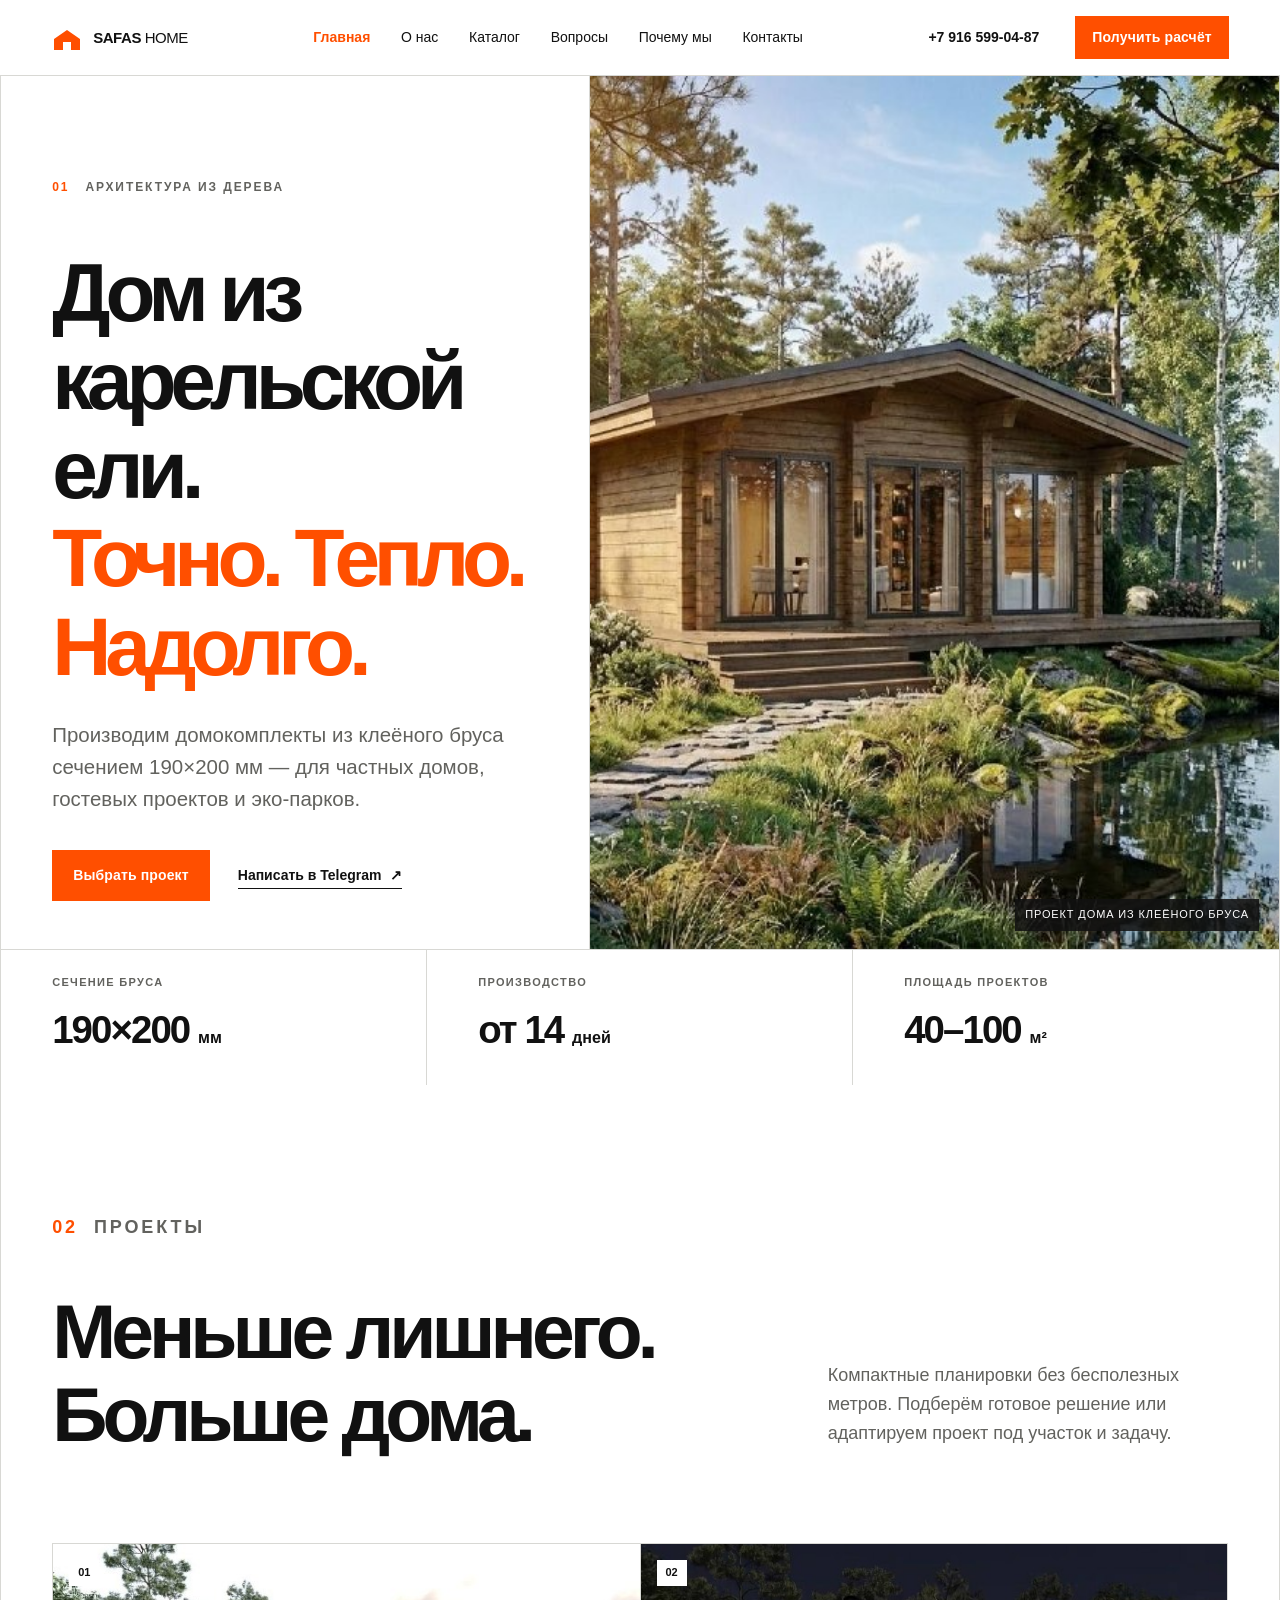
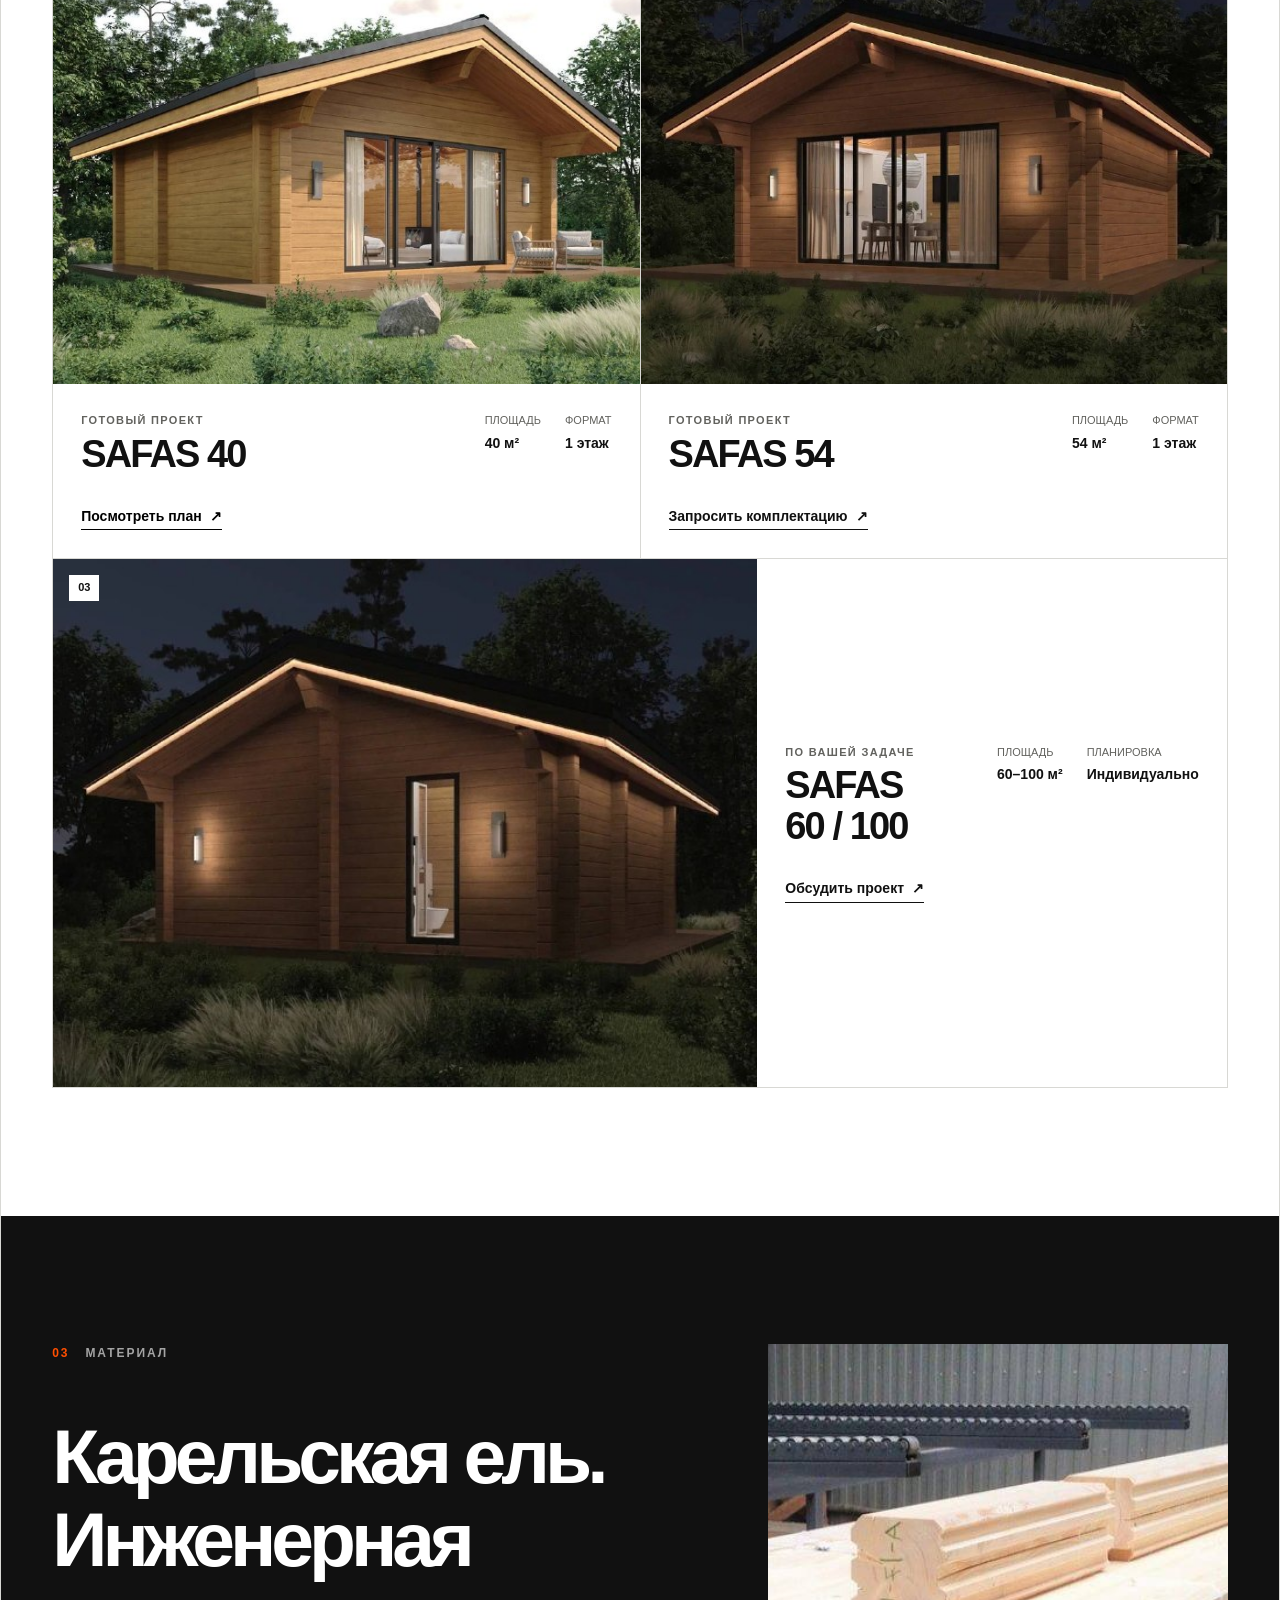
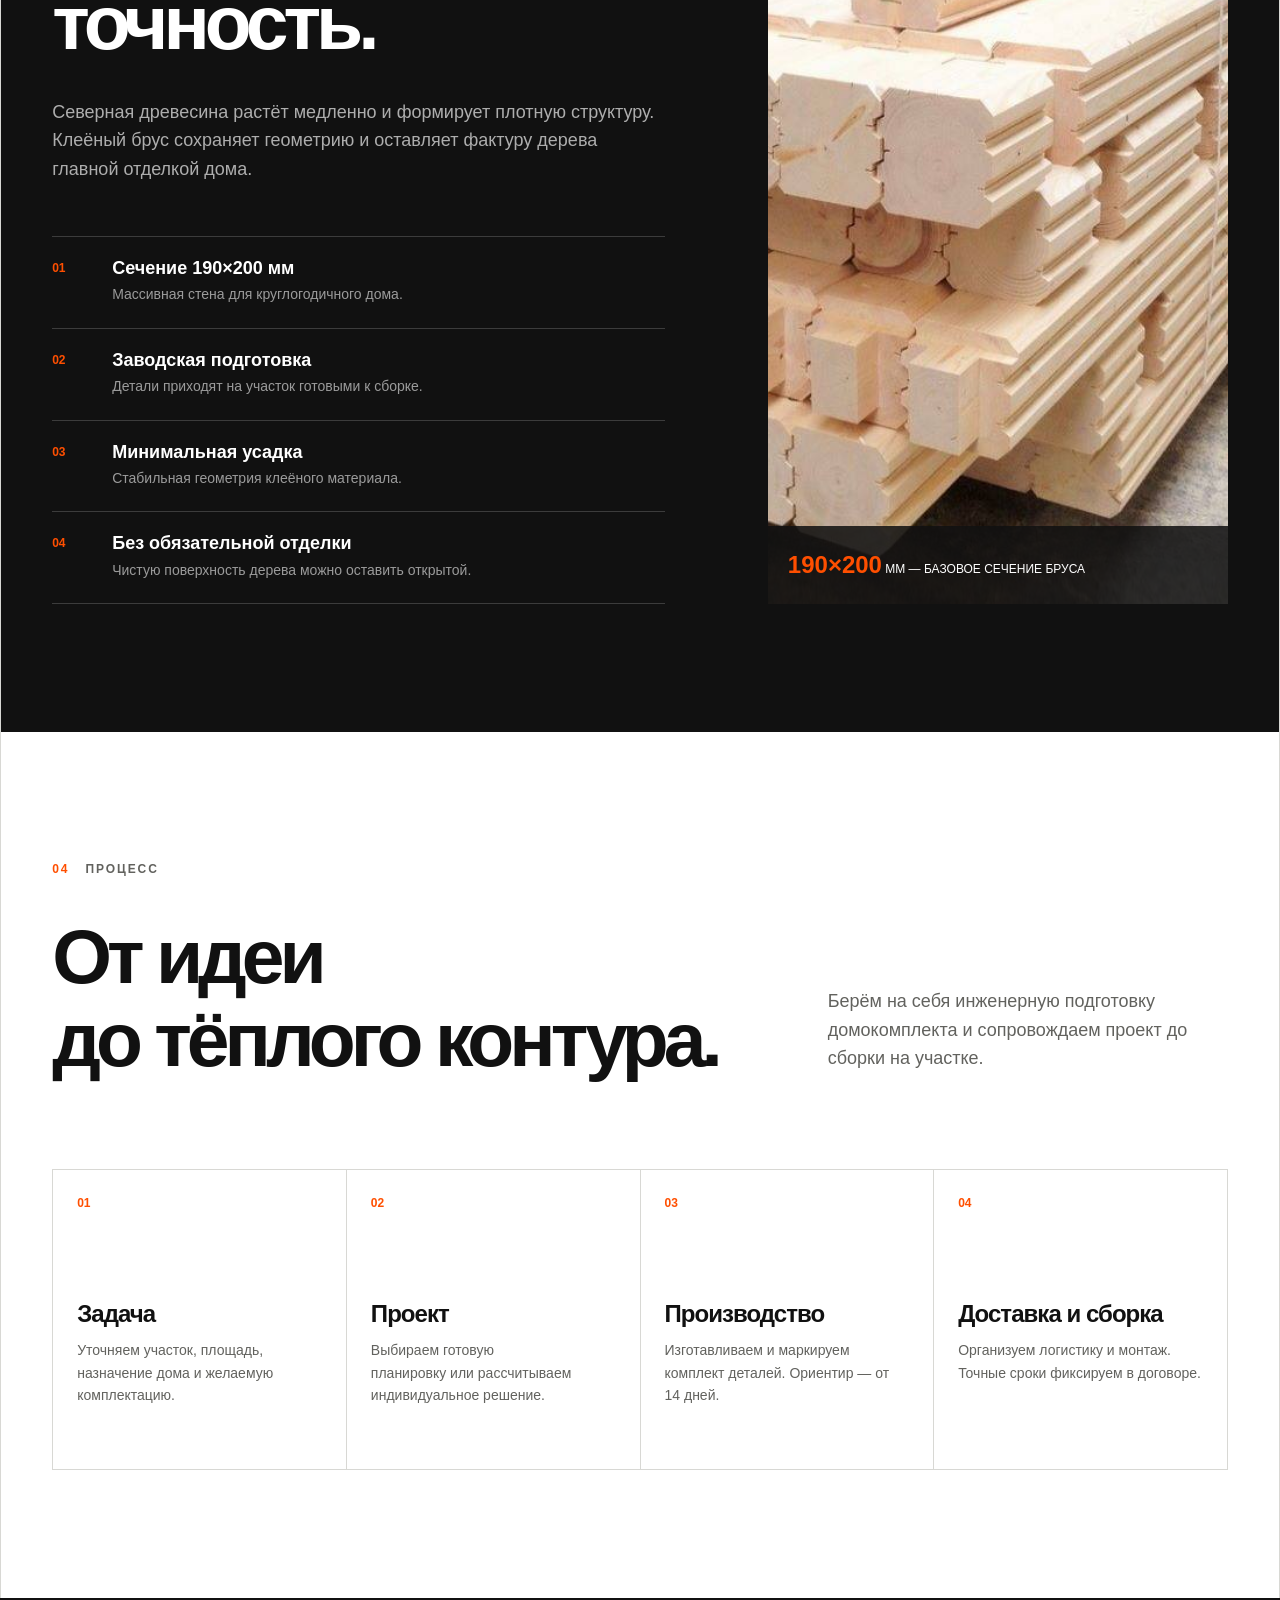
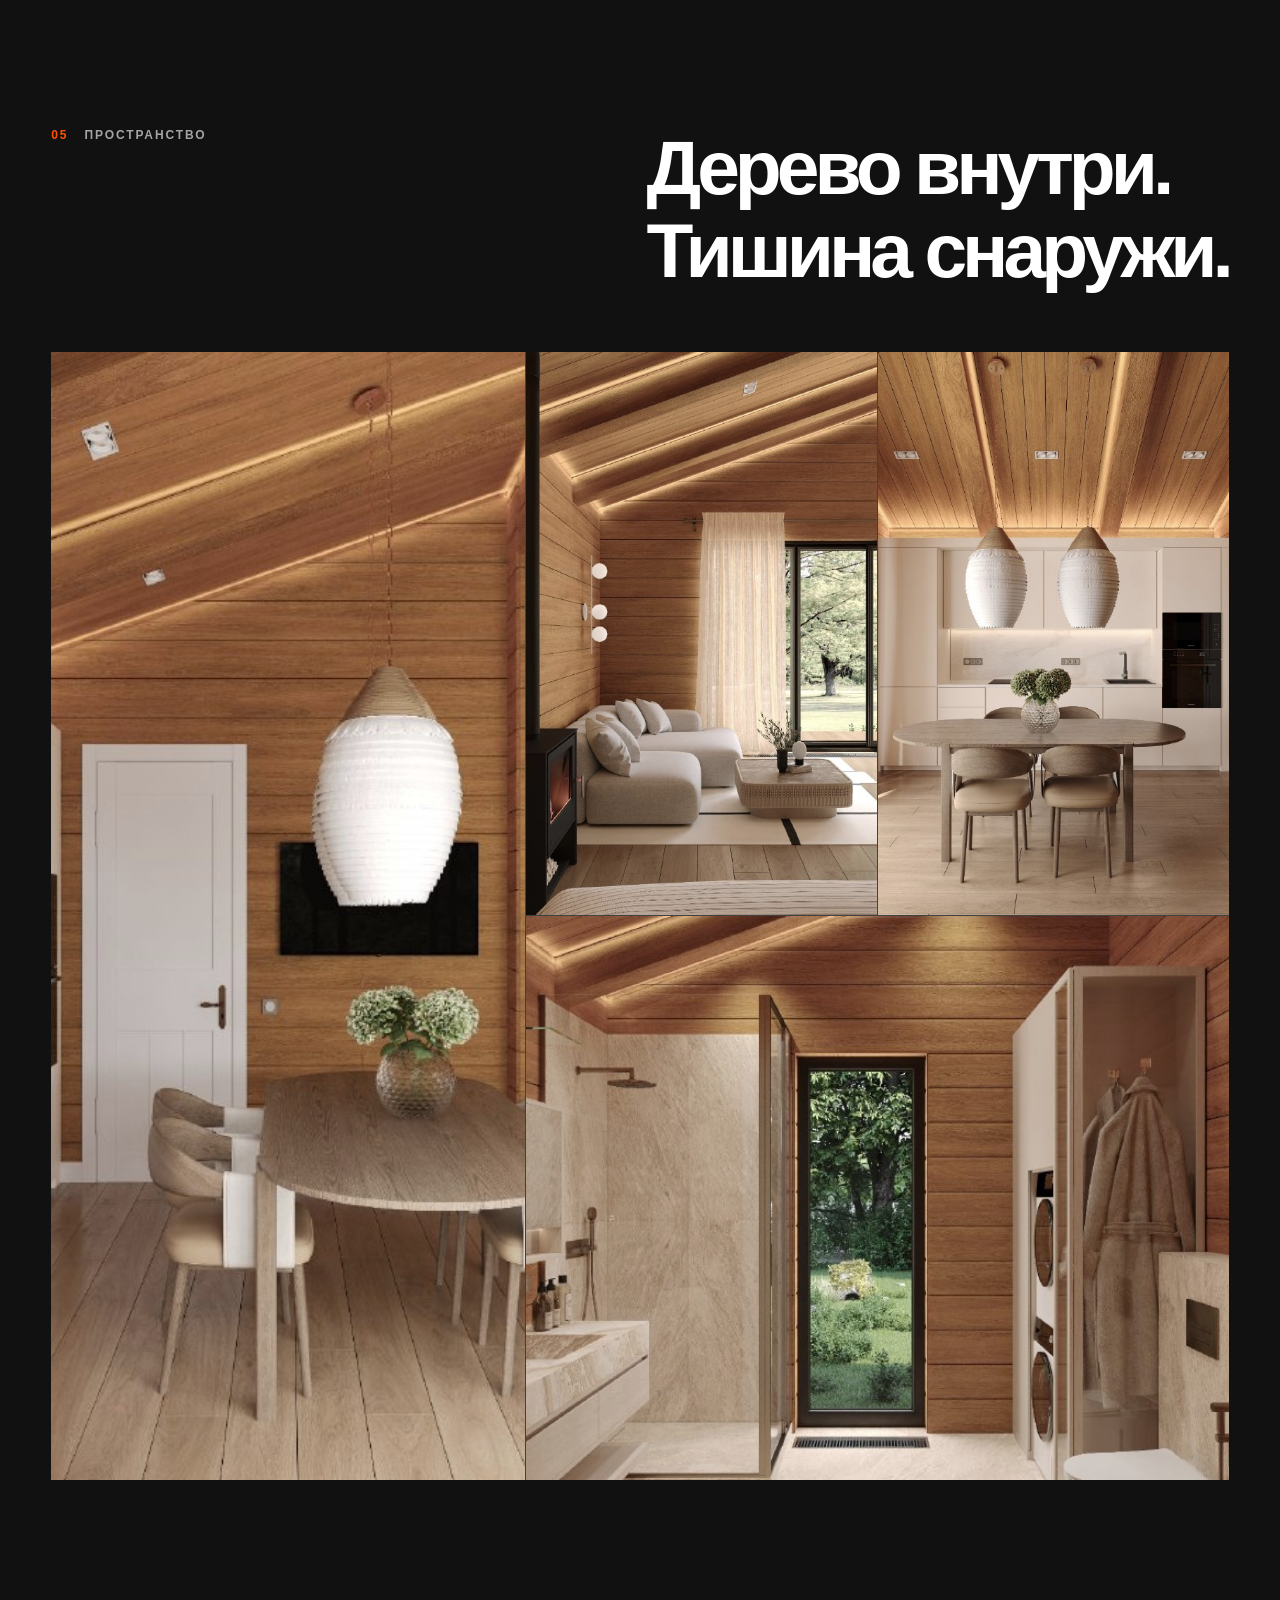
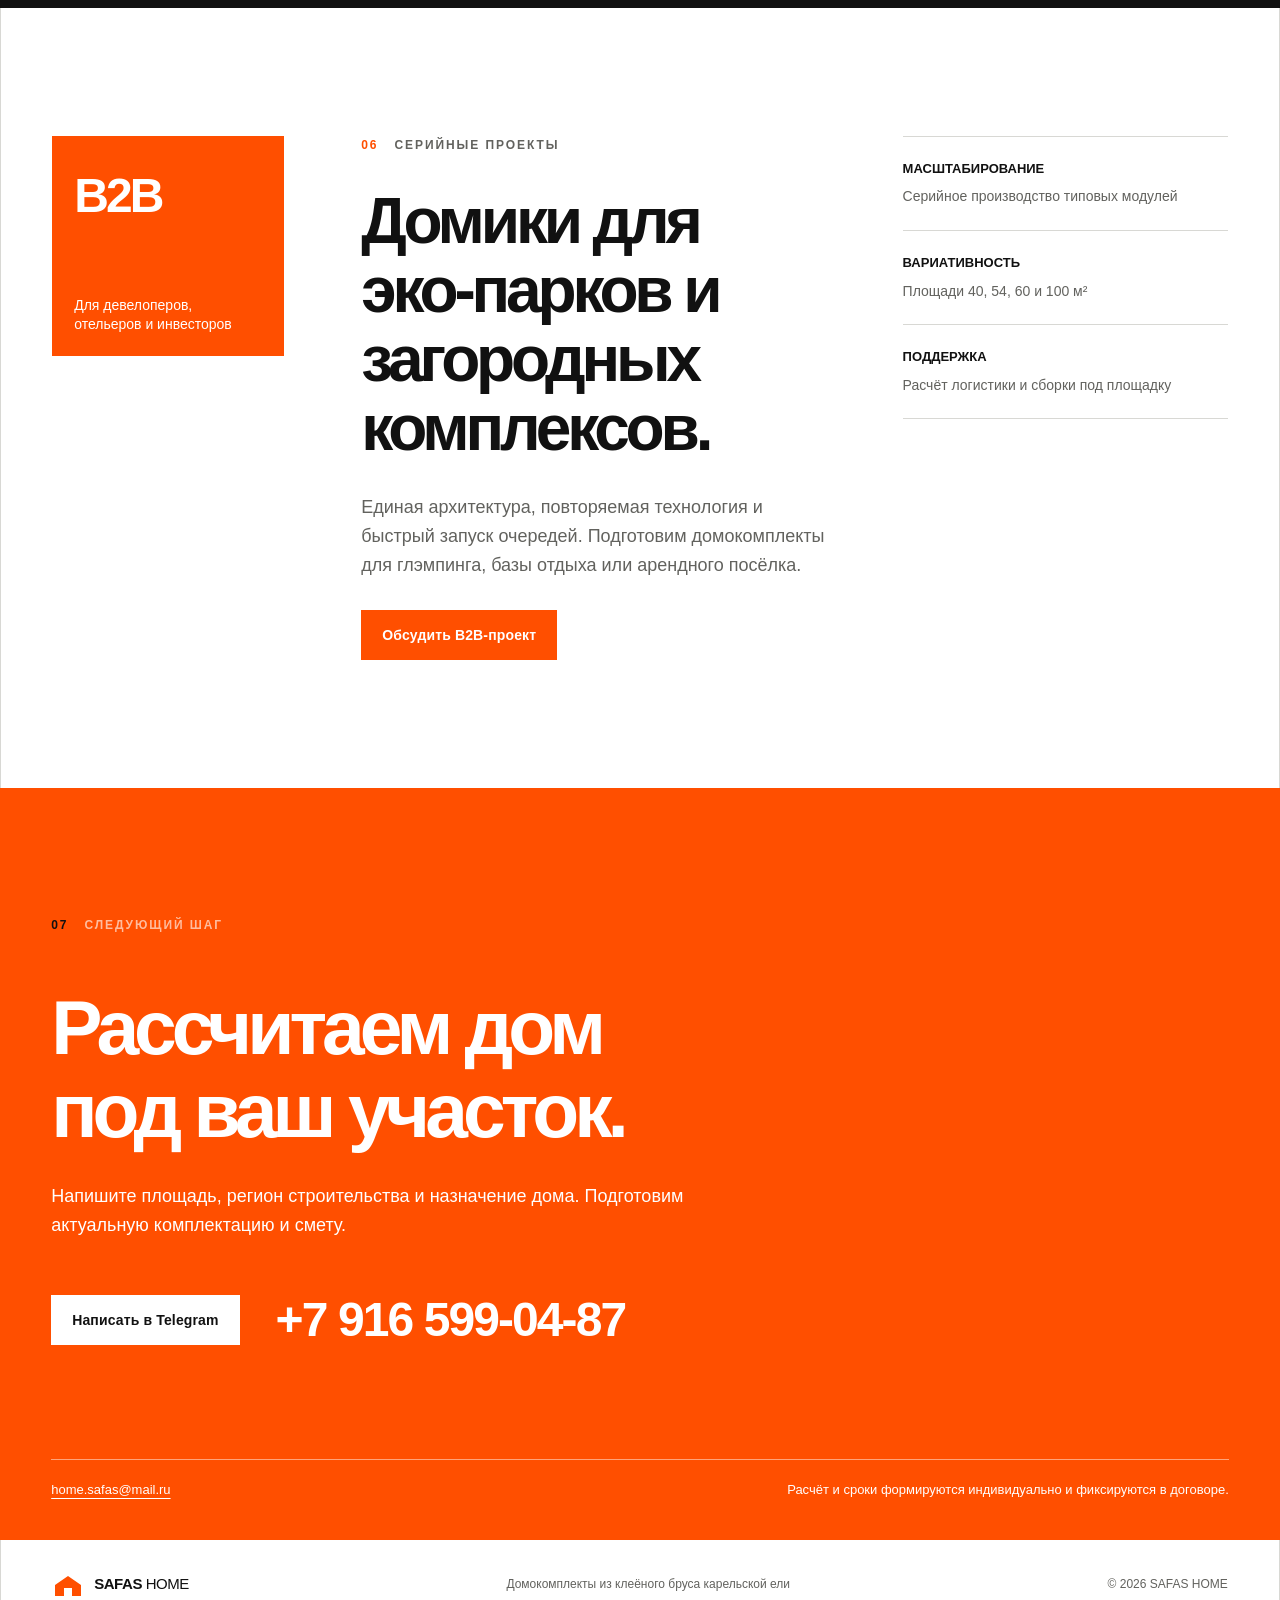
==== index.html @ 6096d43c "Build SAFAS HOME multi-page website" ====
<!doctype html>
<html lang="ru">
<head>
  <meta charset="utf-8">
  <meta name="viewport" content="width=device-width, initial-scale=1">
  <meta name="theme-color" content="#ffffff">
  <meta name="description" content="SAFAS HOME — домокомплекты из клеёного бруса карельской ели 190×200 мм. Проекты от 40 до 100 м², производство от 14 дней.">
  <meta property="og:title" content="SAFAS HOME — дома из карельской ели">
  <meta property="og:description" content="Тёплые деревянные дома заводской точности. Домокомплекты от 40 м².">
  <meta property="og:image" content="assets/images/hero-house.jpg">
  <title>SAFAS HOME — дома из карельской ели</title>
  <link rel="icon" href="data:image/svg+xml,%3Csvg xmlns='http://www.w3.org/2000/svg' viewBox='0 0 64 64'%3E%3Crect width='64' height='64' fill='%23ff4f00'/%3E%3Cpath d='M14 42V25l18-11 18 11v17H38V31H26v11H14Z' fill='white'/%3E%3C/svg%3E">
  <link rel="stylesheet" href="styles.css">
  <script src="script.js" defer></script>
</head>
<body>
  <a class="skip-link" href="#main">К содержанию</a>

  <header class="site-header" data-header>
    <a class="brand" href="#top" aria-label="SAFAS HOME — на главную">
      <svg aria-hidden="true" viewBox="0 0 32 32" width="32" height="32"><path d="M3 17 16 8l13 9v11h-9v-8h-8v8H3V17Z"/></svg>
      <span><b>SAFAS</b> HOME</span>
    </a>

    <button class="menu-button" type="button" aria-expanded="false" aria-controls="site-nav" aria-label="Открыть меню" data-menu-button>
      <span></span><span></span>
    </button>

    <nav class="site-nav" id="site-nav" aria-label="Основная навигация" data-nav>
      <a href="index.html" aria-current="page">Главная</a>
      <a href="about.html">О нас</a>
      <a href="catalog.html">Каталог</a>
      <a href="faq.html">Вопросы</a>
      <a href="advantages.html">Почему мы</a>
      <a href="contacts.html">Контакты</a>
    </nav>

    <a class="header-phone" href="tel:+79165990487">+7 916 599-04-87</a>
    <a class="button button--small header-cta" href="contacts.html">Получить расчёт</a>
  </header>

  <main id="main">
    <section class="hero" id="top" aria-labelledby="hero-title">
      <div class="hero-copy">
        <p class="eyebrow"><span>01</span> Архитектура из дерева</p>
        <h1 id="hero-title">Дом из карельской ели.<br><em>Точно. Тепло. Надолго.</em></h1>
        <p class="hero-lead">Производим домокомплекты из клеёного бруса сечением 190×200&nbsp;мм — для частных домов, гостевых проектов и эко-парков.</p>
        <div class="hero-actions">
          <a class="button" href="catalog.html">Выбрать проект</a>
          <a class="text-link" href="https://t.me/Safas_home" target="_blank" rel="noopener noreferrer">Написать в Telegram <span aria-hidden="true">↗</span></a>
        </div>
      </div>

      <figure class="hero-media">
        <img src="assets/images/hero-house.jpg" width="800" height="597" alt="Одноэтажный деревянный дом SAFAS HOME у озера" fetchpriority="high">
        <figcaption>Проект дома из клеёного бруса</figcaption>
      </figure>

      <dl class="hero-specs" aria-label="Ключевые параметры">
        <div><dt>Сечение бруса</dt><dd>190×200 <small>мм</small></dd></div>
        <div><dt>Производство</dt><dd>от 14 <small>дней</small></dd></div>
        <div><dt>Площадь проектов</dt><dd>40–100 <small>м²</small></dd></div>
      </dl>
    </section>

    <section class="section projects" id="projects" aria-labelledby="projects-title">
      <header class="section-heading">
        <p class="eyebrow"><span>02</span> Проекты</p>
        <h2 id="projects-title">Меньше лишнего.<br>Больше дома.</h2>
        <p>Компактные планировки без бесполезных метров. Подберём готовое решение или адаптируем проект под участок и задачу.</p>
      </header>

      <div class="project-grid">
        <article class="project-card project-card--featured">
          <div class="project-image">
            <img src="assets/images/project-40.jpg" width="640" height="800" alt="Фасад компактного дома SAFAS HOME площадью 40 м²" loading="lazy">
            <span class="project-number" aria-hidden="true">01</span>
          </div>
          <div class="project-info">
            <div><p class="kicker">Готовый проект</p><h3>SAFAS 40</h3></div>
            <dl><div><dt>Площадь</dt><dd>40 м²</dd></div><div><dt>Формат</dt><dd>1 этаж</dd></div></dl>
            <button class="text-link project-open" type="button" data-dialog-open="project-dialog">Посмотреть план <span aria-hidden="true">↗</span></button>
          </div>
        </article>

        <article class="project-card">
          <div class="project-image project-image--night">
            <img src="assets/images/project-front-night.jpg" width="644" height="800" alt="Вечерний фасад деревянного дома SAFAS HOME" loading="lazy">
            <span class="project-number" aria-hidden="true">02</span>
          </div>
          <div class="project-info">
            <div><p class="kicker">Готовый проект</p><h3>SAFAS 54</h3></div>
            <dl><div><dt>Площадь</dt><dd>54 м²</dd></div><div><dt>Формат</dt><dd>1 этаж</dd></div></dl>
            <a class="text-link" href="contacts.html">Запросить комплектацию <span aria-hidden="true">↗</span></a>
          </div>
        </article>

        <article class="project-card project-card--wide">
          <div class="project-image">
            <img src="assets/images/project-night.jpg" width="640" height="800" alt="Дом SAFAS HOME с архитектурной подсветкой ночью" loading="lazy">
            <span class="project-number" aria-hidden="true">03</span>
          </div>
          <div class="project-info">
            <div><p class="kicker">По вашей задаче</p><h3>SAFAS 60 / 100</h3></div>
            <dl><div><dt>Площадь</dt><dd>60–100 м²</dd></div><div><dt>Планировка</dt><dd>Индивидуально</dd></div></dl>
            <a class="text-link" href="contacts.html">Обсудить проект <span aria-hidden="true">↗</span></a>
          </div>
        </article>
      </div>
    </section>

    <section class="section material" id="material" aria-labelledby="material-title">
      <div class="material-copy">
        <p class="eyebrow eyebrow--light"><span>03</span> Материал</p>
        <h2 id="material-title">Карельская ель.<br>Инженерная точность.</h2>
        <p class="material-intro">Северная древесина растёт медленно и формирует плотную структуру. Клеёный брус сохраняет геометрию и оставляет фактуру дерева главной отделкой дома.</p>
        <ul class="feature-list">
          <li><span>01</span><div><h3>Сечение 190×200 мм</h3><p>Массивная стена для круглогодичного дома.</p></div></li>
          <li><span>02</span><div><h3>Заводская подготовка</h3><p>Детали приходят на участок готовыми к сборке.</p></div></li>
          <li><span>03</span><div><h3>Минимальная усадка</h3><p>Стабильная геометрия клеёного материала.</p></div></li>
          <li><span>04</span><div><h3>Без обязательной отделки</h3><p>Чистую поверхность дерева можно оставить открытой.</p></div></li>
        </ul>
      </div>
      <figure class="material-media">
        <img src="assets/images/production-timber.jpg" width="672" height="738" alt="Подготовленный клеёный брус на производстве SAFAS HOME" loading="lazy">
        <figcaption><span>190×200</span> мм — базовое сечение бруса</figcaption>
      </figure>
    </section>

    <section class="section process" id="process" aria-labelledby="process-title">
      <header class="section-heading section-heading--row">
        <div><p class="eyebrow"><span>04</span> Процесс</p><h2 id="process-title">От идеи<br>до тёплого контура.</h2></div>
        <p>Берём на себя инженерную подготовку домокомплекта и сопровождаем проект до сборки на участке.</p>
      </header>
      <ol class="process-list">
        <li><span>01</span><h3>Задача</h3><p>Уточняем участок, площадь, назначение дома и желаемую комплектацию.</p></li>
        <li><span>02</span><h3>Проект</h3><p>Выбираем готовую планировку или рассчитываем индивидуальное решение.</p></li>
        <li><span>03</span><h3>Производство</h3><p>Изготавливаем и маркируем комплект деталей. Ориентир — от 14 дней.</p></li>
        <li><span>04</span><h3>Доставка и сборка</h3><p>Организуем логистику и монтаж. Точные сроки фиксируем в договоре.</p></li>
      </ol>
    </section>

    <section class="gallery" aria-labelledby="gallery-title">
      <header class="gallery-heading">
        <p class="eyebrow eyebrow--light"><span>05</span> Пространство</p>
        <h2 id="gallery-title">Дерево внутри.<br>Тишина снаружи.</h2>
      </header>
      <div class="gallery-grid">
        <figure class="gallery-item gallery-item--large"><img src="assets/images/interior-main.jpg" width="640" height="800" alt="Светлая кухня-гостиная в деревянном доме SAFAS HOME" loading="lazy"></figure>
        <figure class="gallery-item"><img src="assets/images/interior-living.jpg" width="640" height="800" alt="Гостиная с дровяной печью и панорамным окном" loading="lazy"></figure>
        <figure class="gallery-item"><img src="assets/images/interior-kitchen.jpg" width="640" height="800" alt="Кухня с деревянным потолком и подсветкой" loading="lazy"></figure>
        <figure class="gallery-item gallery-item--wide"><img src="assets/images/interior-bathroom.jpg" width="640" height="800" alt="Ванная комната в интерьере деревянного дома" loading="lazy"></figure>
      </div>
    </section>

    <section class="section business" id="business" aria-labelledby="business-title">
      <div class="business-tag"><span>B2B</span><p>Для девелоперов,<br>отельеров и инвесторов</p></div>
      <div class="business-copy">
        <p class="eyebrow"><span>06</span> Серийные проекты</p>
        <h2 id="business-title">Домики для эко-парков и загородных комплексов.</h2>
        <p>Единая архитектура, повторяемая технология и быстрый запуск очередей. Подготовим домокомплекты для глэмпинга, базы отдыха или арендного посёлка.</p>
        <a class="button" href="mailto:home.safas@mail.ru?subject=B2B-проект%20SAFAS%20HOME">Обсудить B2B-проект</a>
      </div>
      <dl class="business-points">
        <div><dt>Масштабирование</dt><dd>Серийное производство типовых модулей</dd></div>
        <div><dt>Вариативность</dt><dd>Площади 40, 54, 60 и 100 м²</dd></div>
        <div><dt>Поддержка</dt><dd>Расчёт логистики и сборки под площадку</dd></div>
      </dl>
    </section>

    <section class="contact" id="contact" aria-labelledby="contact-title">
      <p class="eyebrow eyebrow--light"><span>07</span> Следующий шаг</p>
      <h2 id="contact-title">Рассчитаем дом<br>под ваш участок.</h2>
      <p>Напишите площадь, регион строительства и назначение дома. Подготовим актуальную комплектацию и смету.</p>
      <div class="contact-actions">
        <a class="button button--light" href="https://t.me/Safas_home" target="_blank" rel="noopener noreferrer">Написать в Telegram</a>
        <a class="contact-phone" href="tel:+79165990487">+7 916 599-04-87</a>
      </div>
      <div class="contact-meta">
        <a href="mailto:home.safas@mail.ru">home.safas@mail.ru</a>
        <p>Расчёт и сроки формируются индивидуально и фиксируются в договоре.</p>
      </div>
    </section>
  </main>

  <footer class="site-footer">
    <a class="brand" href="#top"><svg aria-hidden="true" viewBox="0 0 32 32" width="32" height="32"><path d="M3 17 16 8l13 9v11h-9v-8h-8v8H3V17Z"/></svg><span><b>SAFAS</b> HOME</span></a>
    <p>Домокомплекты из клеёного бруса карельской ели</p>
    <p>© <span data-year></span> SAFAS HOME</p>
  </footer>

  <dialog class="project-dialog" id="project-dialog" aria-labelledby="dialog-title">
    <div class="dialog-header">
      <div><p class="kicker">SAFAS 40</p><h2 id="dialog-title">Планировка 40 м²</h2></div>
      <button class="dialog-close" type="button" aria-label="Закрыть планировку" data-dialog-close>
        <svg aria-hidden="true" viewBox="0 0 24 24" width="24" height="24"><path d="m5 5 14 14M19 5 5 19"/></svg>
      </button>
    </div>
    <div class="dialog-grid">
      <img src="assets/images/plan-40-visual.jpg" width="640" height="800" alt="Трёхмерная планировка дома SAFAS 40">
      <img src="assets/images/plan-technical.jpg" width="800" height="589" alt="Технический план дома SAFAS 40">
    </div>
    <a class="button" href="contacts.html" data-dialog-link>Получить расчёт проекта</a>
  </dialog>
</body>
</html>
---- styles.css ----
:root {
  --ink: #111111;
  --paper: #ffffff;
  --soft: #f2f2f0;
  --line: #d8d8d4;
  --muted: #62625e;
  --orange: #ff4f00;
  --orange-dark: #cf3f00;
  --max: 1440px;
  --pad: clamp(20px, 4vw, 64px);
  --fast: 180ms;
  --base: 320ms;
  --slow: 480ms;
  --ease: cubic-bezier(.22, 1, .36, 1);
}

*, *::before, *::after { box-sizing: border-box; }
html { scroll-behavior: smooth; }
body { margin: 0; background: var(--paper); color: var(--ink); font-family: Arial, "Helvetica Neue", sans-serif; font-size: 16px; line-height: 1.6; -webkit-font-smoothing: antialiased; }
img { display: block; max-width: 100%; }
button, a { touch-action: manipulation; -webkit-tap-highlight-color: rgba(255, 79, 0, .16); }
a { color: inherit; text-decoration: none; }
button { font: inherit; }
h1, h2, h3, p { margin-top: 0; }
h1, h2, h3 { line-height: 1.08; text-wrap: balance; }
p { text-wrap: pretty; }
[id] { scroll-margin-top: 92px; }

.skip-link { position: fixed; left: 12px; top: 12px; z-index: 1000; padding: 10px 14px; background: var(--ink); color: var(--paper); transform: translateY(-160%); transition: transform var(--fast) var(--ease); }
.skip-link:focus { transform: translateY(0); }
:focus-visible { outline: 3px solid var(--orange); outline-offset: 4px; }

.site-header { position: sticky; z-index: 100; top: 0; display: grid; grid-template-columns: auto 1fr auto auto; align-items: center; gap: 36px; min-height: 76px; padding: 0 var(--pad); background: rgba(255,255,255,.94); border-bottom: 1px solid var(--line); backdrop-filter: blur(16px); }
.brand { display: inline-flex; align-items: center; gap: 10px; font-size: 15px; letter-spacing: -.03em; white-space: nowrap; }
.brand svg { fill: var(--orange); }
.brand b { font-weight: 800; }
.site-nav { display: flex; align-items: center; justify-content: center; gap: clamp(18px, 2.4vw, 36px); font-size: 14px; }
.site-nav a, .header-phone { position: relative; }
.site-nav a[aria-current="page"] { color: var(--orange); font-weight: 700; }
.site-nav a::after, .header-phone::after { content: ""; position: absolute; right: 0; bottom: -5px; left: 0; height: 1px; background: currentColor; transform: scaleX(0); transform-origin: right; transition: transform var(--base) var(--ease); }
.site-nav a:hover::after, .site-nav a:focus-visible::after, .header-phone:hover::after, .header-phone:focus-visible::after { transform: scaleX(1); transform-origin: left; }
.header-phone { font-size: 14px; font-weight: 700; white-space: nowrap; }
.menu-button { display: none; width: 44px; height: 44px; padding: 12px; border: 0; background: transparent; }
.menu-button span { display: block; width: 20px; height: 1px; margin: 5px 0; background: currentColor; transition: transform var(--base) var(--ease); }

.button { display: inline-flex; min-height: 50px; align-items: center; justify-content: center; padding: 13px 20px; border: 1px solid var(--orange); background: var(--orange); color: #fff; font-size: 14px; font-weight: 700; letter-spacing: .01em; transition: transform var(--fast) var(--ease), background-color var(--fast) ease, border-color var(--fast) ease; }
.button:hover, .button:focus-visible { background: var(--orange-dark); border-color: var(--orange-dark); transform: translateY(-2px); }
.button:active { transform: translateY(0); }
.button--small { min-height: 42px; padding: 9px 16px; }
.text-link { display: inline-flex; align-items: center; gap: 8px; padding: 2px 0; border: 0; border-bottom: 1px solid currentColor; background: transparent; font-size: 14px; font-weight: 700; cursor: pointer; transition: color var(--fast) ease; }
.text-link:hover, .text-link:focus-visible { color: var(--orange); }

.hero { display: grid; grid-template-columns: minmax(0, .92fr) minmax(420px, 1.08fr); max-width: var(--max); min-height: calc(100svh - 76px); margin: 0 auto; border-right: 1px solid var(--line); border-left: 1px solid var(--line); }
.hero-copy { display: flex; flex-direction: column; justify-content: center; padding: clamp(64px, 8vw, 128px) var(--pad) 48px; }
.eyebrow { display: flex; align-items: center; gap: 16px; margin-bottom: clamp(28px, 4vw, 56px); color: var(--muted); font-size: 12px; font-weight: 700; letter-spacing: .16em; text-transform: uppercase; }
.eyebrow span { color: var(--orange); font-variant-numeric: tabular-nums; }
.eyebrow--light { color: rgba(255,255,255,.62); }
.hero h1 { max-width: 750px; margin-bottom: 28px; font-size: clamp(48px, 6.4vw, 96px); font-weight: 800; letter-spacing: -.075em; }
.hero h1 em { color: var(--orange); font-style: normal; }
.hero-lead { max-width: 620px; margin-bottom: 36px; color: var(--muted); font-size: clamp(17px, 1.6vw, 21px); line-height: 1.55; }
.hero-actions { display: flex; align-items: center; gap: 28px; }
.hero-media { position: relative; min-height: 520px; margin: 0; overflow: hidden; border-left: 1px solid var(--line); }
.hero-media img { width: 100%; height: 100%; object-fit: cover; transition: transform 900ms var(--ease); }
.hero-media:hover img { transform: scale(1.02); }
.hero-media figcaption { position: absolute; right: 20px; bottom: 18px; padding: 7px 10px; background: rgba(17,17,17,.86); color: #fff; font-size: 11px; letter-spacing: .08em; text-transform: uppercase; }
.hero-specs { grid-column: 1 / -1; display: grid; grid-template-columns: repeat(3, 1fr); margin: 0; border-top: 1px solid var(--line); }
.hero-specs div { padding: 24px var(--pad); border-right: 1px solid var(--line); }
.hero-specs div:last-child { border-right: 0; }
.hero-specs dt { margin-bottom: 8px; color: var(--muted); font-size: 11px; font-weight: 700; letter-spacing: .12em; text-transform: uppercase; }
.hero-specs dd { margin: 0; font-size: clamp(24px, 3vw, 40px); font-weight: 800; letter-spacing: -.05em; font-variant-numeric: tabular-nums; }
.hero-specs small { font-size: .42em; letter-spacing: 0; }

.section { max-width: var(--max); margin: 0 auto; padding: clamp(84px, 10vw, 160px) var(--pad); border-right: 1px solid var(--line); border-left: 1px solid var(--line); }
.section-heading { display: grid; grid-template-columns: minmax(0, 1fr) minmax(280px, .55fr); align-items: end; gap: 48px; margin-bottom: clamp(48px, 7vw, 88px); }
.section-heading .eyebrow { grid-column: 1 / -1; margin-bottom: 0; }
.section-heading h2, .material h2, .gallery h2, .business h2, .contact h2 { margin-bottom: 0; font-size: clamp(42px, 6vw, 80px); font-weight: 800; letter-spacing: -.065em; }
.section-heading > p { max-width: 480px; margin-bottom: 8px; color: var(--muted); font-size: 18px; }

.project-grid { display: grid; grid-template-columns: repeat(2, minmax(0, 1fr)); border-top: 1px solid var(--line); border-left: 1px solid var(--line); }
.project-card { min-width: 0; border-right: 1px solid var(--line); border-bottom: 1px solid var(--line); }
.project-card--wide { grid-column: 1 / -1; display: grid; grid-template-columns: minmax(0, 1.2fr) minmax(300px, .8fr); }
.project-card--wide .project-info { align-content: center; }
.project-image { position: relative; aspect-ratio: 4 / 3; overflow: hidden; background: var(--soft); }
.project-image--night { aspect-ratio: 4 / 3; }
.project-image img { width: 100%; height: 100%; object-fit: cover; transition: transform 700ms var(--ease); }
.project-card:hover .project-image img { transform: scale(1.025); }
.project-number { position: absolute; top: 16px; left: 16px; padding: 4px 9px; background: var(--paper); font-size: 11px; font-weight: 700; font-variant-numeric: tabular-nums; }
.project-info { display: grid; grid-template-columns: minmax(0, 1fr) auto; gap: 28px; padding: 28px; }
.project-info h3 { margin: 4px 0 0; font-size: clamp(25px, 3vw, 38px); letter-spacing: -.05em; }
.kicker { margin: 0; color: var(--muted); font-size: 11px; font-weight: 700; letter-spacing: .12em; text-transform: uppercase; }
.project-info dl { display: flex; gap: 24px; margin: 0; }
.project-info dt { color: var(--muted); font-size: 11px; text-transform: uppercase; }
.project-info dd { margin: 2px 0 0; font-size: 14px; font-weight: 700; font-variant-numeric: tabular-nums; }
.project-info .text-link { grid-column: 1 / -1; justify-self: start; }

.material { display: grid; grid-template-columns: minmax(0, 1fr) minmax(380px, .75fr); gap: clamp(48px, 8vw, 112px); background: var(--ink); color: #fff; }
.material-intro { max-width: 690px; margin: 34px 0 52px; color: rgba(255,255,255,.66); font-size: 18px; }
.feature-list { margin: 0; padding: 0; border-top: 1px solid rgba(255,255,255,.18); list-style: none; }
.feature-list li { display: grid; grid-template-columns: 44px 1fr; gap: 16px; padding: 22px 0; border-bottom: 1px solid rgba(255,255,255,.18); }
.feature-list > li > span { color: var(--orange); font-size: 12px; font-weight: 700; }
.feature-list h3 { margin-bottom: 5px; font-size: 18px; }
.feature-list p { margin: 0; color: rgba(255,255,255,.58); font-size: 14px; }
.material-media { position: relative; align-self: stretch; min-height: 720px; margin: 0; overflow: hidden; }
.material-media img { width: 100%; height: 100%; object-fit: cover; }
.material-media figcaption { position: absolute; right: 0; bottom: 0; left: 0; padding: 20px; background: rgba(17,17,17,.86); font-size: 12px; text-transform: uppercase; }
.material-media figcaption span { color: var(--orange); font-size: 24px; font-weight: 800; }

.section-heading--row { grid-template-columns: minmax(0, 1fr) minmax(280px, .55fr); }
.section-heading--row .eyebrow { margin-bottom: 36px; }
.process-list { display: grid; grid-template-columns: repeat(4, 1fr); margin: 0; padding: 0; border-top: 1px solid var(--line); border-left: 1px solid var(--line); list-style: none; }
.process-list li { min-height: 300px; padding: 24px; border-right: 1px solid var(--line); border-bottom: 1px solid var(--line); }
.process-list span { display: block; margin-bottom: 88px; color: var(--orange); font-size: 12px; font-weight: 700; font-variant-numeric: tabular-nums; }
.process-list h3 { margin-bottom: 12px; font-size: 24px; letter-spacing: -.04em; }
.process-list p { margin: 0; color: var(--muted); font-size: 14px; }

.gallery { max-width: var(--max); margin: 0 auto; padding: clamp(84px, 10vw, 160px) var(--pad); background: var(--ink); color: #fff; }
.gallery-heading { display: flex; align-items: end; justify-content: space-between; gap: 48px; margin-bottom: 60px; }
.gallery-heading .eyebrow { align-self: flex-start; }
.gallery-grid { display: grid; grid-template-columns: 1.35fr 1fr 1fr; grid-template-rows: repeat(2, minmax(300px, 44vw)); gap: 1px; background: rgba(255,255,255,.2); }
.gallery-item { min-width: 0; margin: 0; overflow: hidden; background: #222; }
.gallery-item--large { grid-row: 1 / 3; }
.gallery-item--wide { grid-column: 2 / 4; }
.gallery-item img { width: 100%; height: 100%; object-fit: cover; filter: saturate(.86); transition: transform 800ms var(--ease), filter var(--base) ease; }
.gallery-item:hover img { transform: scale(1.025); filter: saturate(1); }

.business { display: grid; grid-template-columns: .5fr 1fr .7fr; gap: clamp(36px, 6vw, 80px); align-items: start; }
.business-tag { display: flex; flex-direction: column; justify-content: space-between; min-height: 220px; padding: 22px; background: var(--orange); color: #fff; }
.business-tag span { font-size: 48px; font-weight: 800; letter-spacing: -.06em; }
.business-tag p { margin: 0; font-size: 14px; line-height: 1.35; }
.business-copy .eyebrow { margin-bottom: 32px; }
.business-copy h2 { font-size: clamp(38px, 5vw, 68px); }
.business-copy > p:not(.eyebrow) { max-width: 650px; margin: 30px 0; color: var(--muted); font-size: 18px; }
.business-points { margin: 0; border-top: 1px solid var(--line); }
.business-points div { padding: 22px 0; border-bottom: 1px solid var(--line); }
.business-points dt { margin-bottom: 6px; font-size: 13px; font-weight: 700; text-transform: uppercase; }
.business-points dd { margin: 0; color: var(--muted); font-size: 14px; }

.contact { max-width: var(--max); margin: 0 auto; padding: clamp(84px, 10vw, 160px) var(--pad) 40px; background: var(--orange); color: #fff; }
.contact .eyebrow span { color: var(--ink); }
.contact > p:not(.eyebrow) { max-width: 660px; margin: 30px 0 42px; font-size: 18px; }
.contact-actions { display: flex; align-items: center; gap: 36px; }
.button--light { border-color: #fff; background: #fff; color: var(--ink); }
.button--light:hover, .button--light:focus-visible { border-color: var(--ink); background: var(--ink); color: #fff; }
.contact-phone { font-size: clamp(24px, 4vw, 48px); font-weight: 800; letter-spacing: -.04em; }
.contact-meta { display: flex; justify-content: space-between; gap: 32px; margin-top: 100px; padding-top: 20px; border-top: 1px solid rgba(255,255,255,.48); font-size: 13px; }
.contact-meta p { margin: 0; }
.contact-meta a { text-decoration: underline; text-underline-offset: 4px; }

.site-footer { display: grid; grid-template-columns: auto 1fr auto; align-items: center; gap: 36px; max-width: var(--max); margin: 0 auto; padding: 28px var(--pad); border: 1px solid var(--line); border-top: 0; font-size: 12px; }
.site-footer > p { margin: 0; color: var(--muted); }
.site-footer > p:first-of-type { justify-self: center; }

.project-dialog { width: min(1100px, calc(100% - 32px)); max-height: calc(100dvh - 32px); padding: 24px; border: 1px solid var(--line); background: var(--paper); color: var(--ink); overscroll-behavior: contain; }
.project-dialog::backdrop { background: rgba(17,17,17,.72); backdrop-filter: blur(5px); }
.dialog-header { display: flex; align-items: center; justify-content: space-between; gap: 20px; margin-bottom: 22px; }
.dialog-header h2 { margin: 4px 0 0; font-size: 32px; letter-spacing: -.04em; }
.dialog-close { display: grid; width: 48px; height: 48px; place-items: center; border: 1px solid var(--line); background: #fff; cursor: pointer; transition: background-color var(--fast) ease, color var(--fast) ease; }
.dialog-close:hover, .dialog-close:focus-visible { background: var(--ink); color: #fff; }
.dialog-close svg { fill: none; stroke: currentColor; stroke-width: 1.5; }
.dialog-grid { display: grid; grid-template-columns: .65fr 1fr; gap: 1px; margin-bottom: 22px; background: var(--line); }
.dialog-grid img { width: 100%; height: 470px; object-fit: contain; background: var(--soft); }

/* Inner pages */
.page-hero { display: grid; grid-template-columns: minmax(0, 1.2fr) minmax(300px, .55fr); align-items: end; gap: 64px; max-width: var(--max); min-height: 620px; margin: 0 auto; padding: clamp(96px, 12vw, 176px) var(--pad) 72px; border-right: 1px solid var(--line); border-bottom: 1px solid var(--line); border-left: 1px solid var(--line); }
.page-hero .eyebrow { margin-bottom: 42px; }
.page-hero h1 { max-width: 1000px; margin: 0; font-size: clamp(56px, 8vw, 112px); font-weight: 800; letter-spacing: -.08em; }
.page-hero h1 em { color: var(--orange); font-style: normal; }
.page-hero__lead { max-width: 520px; margin: 0 0 12px; color: var(--muted); font-size: clamp(18px, 2vw, 23px); }
.page-hero--compact { min-height: 520px; }
.page-hero--dark { background: var(--ink); color: #fff; }
.page-hero--dark .page-hero__lead { color: rgba(255,255,255,.66); }

.story-grid { display: grid; grid-template-columns: minmax(340px, .78fr) minmax(0, 1fr); gap: clamp(50px, 9vw, 140px); max-width: var(--max); margin: 0 auto; padding: clamp(84px, 10vw, 160px) var(--pad); border-right: 1px solid var(--line); border-left: 1px solid var(--line); }
.story-image { min-height: 700px; margin: 0; }
.story-image img { width: 100%; height: 100%; object-fit: cover; }
.story-copy { align-self: center; }
.story-copy h2, .brief-intro h2 { margin-bottom: 36px; font-size: clamp(40px, 5vw, 72px); letter-spacing: -.06em; }
.story-copy > p:not(.eyebrow) { max-width: 720px; color: var(--muted); font-size: 17px; }
.story-copy .lead-copy { color: var(--ink) !important; font-size: 21px !important; }
.value-grid { display: grid; grid-template-columns: repeat(4, 1fr); border-top: 1px solid var(--line); border-left: 1px solid var(--line); }
.value-grid article { min-height: 280px; padding: 24px; border-right: 1px solid var(--line); border-bottom: 1px solid var(--line); }
.value-grid span { display: block; margin-bottom: 88px; color: var(--orange); font-size: 12px; font-weight: 700; }
.value-grid h3 { margin-bottom: 10px; font-size: 25px; }
.value-grid p { margin: 0; color: var(--muted); font-size: 14px; }
.image-statement { position: relative; max-width: var(--max); min-height: min(84vw, 920px); margin: 0 auto; overflow: hidden; background: var(--ink); }
.image-statement img { width: 100%; height: min(84vw, 920px); object-fit: cover; filter: brightness(.56); }
.image-statement blockquote { position: absolute; right: var(--pad); bottom: clamp(40px, 8vw, 110px); left: var(--pad); max-width: 980px; margin: 0; color: #fff; font-size: clamp(36px, 6.5vw, 84px); font-weight: 800; line-height: 1.05; letter-spacing: -.06em; }
.next-page { display: flex; align-items: center; justify-content: space-between; gap: 24px; max-width: var(--max); margin: 0 auto; padding: 36px var(--pad); border: 1px solid var(--line); border-top: 0; }
.next-page p { margin: 0; color: var(--muted); font-size: 12px; font-weight: 700; letter-spacing: .12em; text-transform: uppercase; }
.next-page a { font-size: clamp(20px, 3vw, 36px); font-weight: 800; letter-spacing: -.04em; transition: color var(--fast) ease; }
.next-page a:hover, .next-page a:focus-visible { color: var(--orange); }

.catalog-list { max-width: var(--max); margin: 0 auto; border-right: 1px solid var(--line); border-left: 1px solid var(--line); }
.catalog-item { position: relative; display: grid; grid-template-columns: minmax(360px, 1fr) minmax(0, .85fr); min-height: 720px; border-bottom: 1px solid var(--line); }
.catalog-item figure { margin: 0; overflow: hidden; }
.catalog-item figure img { width: 100%; height: 100%; object-fit: cover; transition: transform 800ms var(--ease); }
.catalog-item:hover figure img { transform: scale(1.02); }
.catalog-item__number { position: absolute; z-index: 2; top: 20px; left: 20px; padding: 7px 10px; background: var(--paper); font-size: 11px; font-weight: 700; font-variant-numeric: tabular-nums; }
.catalog-item__copy { display: flex; flex-direction: column; justify-content: center; padding: clamp(40px, 7vw, 100px); }
.catalog-item__copy h2 { margin: 12px 0 30px; font-size: clamp(52px, 7vw, 96px); letter-spacing: -.075em; }
.catalog-item__copy > p:not(.kicker) { color: var(--muted); font-size: 18px; }
.catalog-item__copy dl { margin: 38px 0; border-top: 1px solid var(--line); }
.catalog-item__copy dl div { display: flex; justify-content: space-between; gap: 24px; padding: 14px 0; border-bottom: 1px solid var(--line); }
.catalog-item__copy dt { color: var(--muted); font-size: 12px; text-transform: uppercase; }
.catalog-item__copy dd { margin: 0; font-size: 14px; font-weight: 700; text-align: right; }
.catalog-item--reverse figure { order: 2; }
.catalog-item--reverse .catalog-item__number { right: 20px; left: auto; }
.catalog-note { display: grid; grid-template-columns: minmax(0, 1fr) minmax(260px, .62fr); align-items: end; gap: 48px; max-width: var(--max); margin: 0 auto; padding: clamp(80px, 10vw, 150px) var(--pad); background: var(--orange); color: #fff; }
.catalog-note h2, .question-cta h2 { margin: 0; font-size: clamp(42px, 6vw, 78px); letter-spacing: -.06em; }
.catalog-note > p { margin: 0; font-size: 18px; }
.catalog-note .button { grid-column: 2; justify-self: start; }

.faq-layout { display: grid; grid-template-columns: 260px minmax(0, 1fr); gap: clamp(48px, 8vw, 120px); max-width: var(--max); margin: 0 auto; padding: clamp(80px, 9vw, 140px) var(--pad); border-right: 1px solid var(--line); border-left: 1px solid var(--line); }
.faq-aside { position: sticky; top: 112px; display: flex; align-self: start; flex-direction: column; }
.faq-aside .kicker { margin-bottom: 16px; }
.faq-aside a { padding: 12px 0; border-bottom: 1px solid var(--line); font-size: 14px; transition: color var(--fast) ease; }
.faq-aside a:hover, .faq-aside a:focus-visible { color: var(--orange); }
.faq-group { margin-bottom: 84px; }
.faq-group .eyebrow { margin-bottom: 26px; }
.faq-group details { border-top: 1px solid var(--line); }
.faq-group details:last-child { border-bottom: 1px solid var(--line); }
.faq-group summary { display: flex; align-items: center; justify-content: space-between; gap: 24px; padding: 24px 0; font-size: clamp(18px, 2vw, 24px); font-weight: 700; cursor: pointer; list-style: none; }
.faq-group summary::-webkit-details-marker { display: none; }
.faq-group summary span { color: var(--orange); font-size: 26px; font-weight: 400; transition: transform var(--base) var(--ease); }
.faq-group details[open] summary span { transform: rotate(45deg); }
.faq-group details p { max-width: 800px; padding: 0 52px 24px 0; color: var(--muted); }
.question-cta { display: flex; align-items: end; justify-content: space-between; gap: 48px; max-width: var(--max); margin: 0 auto; padding: clamp(72px, 9vw, 128px) var(--pad); background: var(--orange); color: #fff; }
.question-cta .eyebrow { margin-bottom: 30px; }

.advantage-stack { max-width: var(--max); margin: 0 auto; border-right: 1px solid var(--line); border-left: 1px solid var(--line); }
.advantage-stack article { display: grid; grid-template-columns: 100px minmax(260px, .7fr) minmax(280px, 1fr); align-items: center; gap: 42px; min-height: 220px; padding: 30px var(--pad); border-bottom: 1px solid var(--line); }
.advantage-stack .advantage-index { color: var(--orange); font-size: 12px; font-weight: 700; }
.advantage-stack h2 { margin: 7px 0 0; font-size: clamp(36px, 5vw, 64px); letter-spacing: -.06em; }
.advantage-stack article > p { max-width: 640px; margin: 0; color: var(--muted); font-size: 17px; }
.compare-section { max-width: var(--max); margin: 0 auto; padding: clamp(84px, 10vw, 160px) var(--pad); border-right: 1px solid var(--line); border-left: 1px solid var(--line); }
.compare-intro { display: grid; grid-template-columns: minmax(0, 1fr) minmax(280px, .6fr); gap: 48px; align-items: end; margin-bottom: 72px; }
.compare-intro .eyebrow { grid-column: 1 / -1; margin-bottom: 0; }
.compare-intro h2 { margin: 0; font-size: clamp(42px, 6vw, 78px); letter-spacing: -.06em; }
.compare-intro > p { margin: 0; color: var(--muted); }
.compare-table { border-top: 1px solid var(--line); border-left: 1px solid var(--line); }
.compare-row { display: grid; grid-template-columns: .7fr 1fr 1fr; }
.compare-row > div { min-width: 0; padding: 20px; border-right: 1px solid var(--line); border-bottom: 1px solid var(--line); }
.compare-row > div:first-child { font-size: 13px; font-weight: 700; text-transform: uppercase; }
.compare-row > div:nth-child(2) { background: #fff5f0; }
.compare-row--head > div { background: var(--ink) !important; color: #fff; font-size: 11px !important; letter-spacing: .08em; text-transform: uppercase; }
.compare-disclaimer { margin: 18px 0 0; color: var(--muted); font-size: 12px; }
.proof-image { position: relative; max-width: var(--max); min-height: 820px; margin: 0 auto; overflow: hidden; }
.proof-image > img { width: 100%; height: 820px; object-fit: cover; filter: brightness(.5); }
.proof-image > div { position: absolute; right: var(--pad); bottom: 80px; left: var(--pad); max-width: 900px; color: #fff; }
.proof-image h2 { margin-bottom: 34px; font-size: clamp(44px, 7vw, 88px); letter-spacing: -.07em; }

.contact-page { display: grid; grid-template-columns: minmax(0, 1fr) minmax(420px, .8fr); gap: clamp(50px, 9vw, 140px); max-width: var(--max); min-height: 760px; margin: 0 auto; padding: clamp(100px, 12vw, 170px) var(--pad); background: var(--orange); color: #fff; }
.contact-page__title h1 { margin-bottom: 34px; font-size: clamp(58px, 8vw, 110px); letter-spacing: -.08em; }
.contact-page__title > p:not(.eyebrow) { max-width: 600px; font-size: 20px; }
.contact-options { align-self: end; border-top: 1px solid rgba(255,255,255,.5); }
.contact-options a { display: grid; padding: 24px 0; border-bottom: 1px solid rgba(255,255,255,.5); transition: transform var(--fast) var(--ease); }
.contact-options a:hover, .contact-options a:focus-visible { transform: translateX(6px); }
.contact-options span { font-size: 11px; letter-spacing: .12em; text-transform: uppercase; }
.contact-options strong { margin: 5px 0; font-size: clamp(22px, 3vw, 36px); letter-spacing: -.04em; overflow-wrap: anywhere; }
.contact-options small { opacity: .72; }
.brief-section { display: grid; grid-template-columns: minmax(300px, .75fr) minmax(0, 1fr); gap: clamp(48px, 8vw, 120px); max-width: var(--max); margin: 0 auto; padding: clamp(84px, 10vw, 150px) var(--pad); border-right: 1px solid var(--line); border-left: 1px solid var(--line); }
.brief-list { margin: 0; padding: 0; border-top: 1px solid var(--line); list-style: none; }
.brief-list li { display: grid; grid-template-columns: 60px 1fr; gap: 18px; padding: 24px 0; border-bottom: 1px solid var(--line); }
.brief-list li > span { color: var(--orange); font-size: 12px; font-weight: 700; }
.brief-list h3 { margin-bottom: 5px; font-size: 22px; }
.brief-list p { margin: 0; color: var(--muted); }
.contact-visual { display: grid; grid-template-columns: 1fr 1fr; max-width: var(--max); min-height: 760px; margin: 0 auto; background: var(--ink); color: #fff; }
.contact-visual figure { margin: 0; overflow: hidden; }
.contact-visual figure img { width: 100%; height: 100%; object-fit: cover; }
.contact-visual > div { align-self: center; padding: clamp(40px, 8vw, 110px); }
.contact-visual h2 { margin-bottom: 28px; font-size: clamp(44px, 6vw, 76px); letter-spacing: -.065em; }
.contact-visual > div > p:not(.eyebrow) { margin-bottom: 32px; color: rgba(255,255,255,.64); font-size: 18px; }

@media (max-width: 1100px) {
  .site-header { grid-template-columns: auto 1fr auto; gap: 22px; }
  .site-nav { order: 4; grid-column: 1 / -1; display: none; }
  .site-nav.is-open { display: flex; padding: 0 0 20px; }
  .menu-button { display: block; justify-self: end; }
  .header-phone { display: none; }
  .header-cta { grid-column: 3; grid-row: 1; }
  .menu-button { grid-column: 2; grid-row: 1; }
  .hero { grid-template-columns: 1fr; }
  .hero-media { min-height: 62vw; border-top: 1px solid var(--line); border-left: 0; }
  .material { grid-template-columns: 1fr 1fr; gap: 48px; }
  .business { grid-template-columns: .5fr 1fr; }
  .business-points { grid-column: 2; }
  .page-hero { grid-template-columns: 1fr; min-height: auto; }
  .catalog-item { min-height: 620px; }
  .contact-page { grid-template-columns: 1fr; }
}

@media (max-width: 760px) {
  :root { --pad: 20px; }
  .site-header { min-height: 68px; gap: 8px; }
  .header-cta { display: none; }
  .menu-button { grid-column: 3; }
  .site-nav.is-open { flex-direction: column; align-items: stretch; gap: 0; padding-bottom: 12px; }
  .site-nav a { min-height: 48px; padding: 12px 0; border-top: 1px solid var(--line); }
  .hero { min-height: auto; }
  .hero-copy { padding-top: 72px; }
  .hero h1 { font-size: clamp(43px, 13.5vw, 64px); }
  .hero-actions { align-items: flex-start; flex-direction: column; gap: 20px; }
  .hero-media { min-height: 74vw; }
  .hero-specs { grid-template-columns: 1fr; }
  .hero-specs div { border-right: 0; border-bottom: 1px solid var(--line); }
  .hero-specs div:last-child { border-bottom: 0; }
  .section-heading, .section-heading--row { grid-template-columns: 1fr; gap: 24px; }
  .section-heading .eyebrow { margin-bottom: 16px; }
  .section-heading h2, .material h2, .gallery h2, .business h2, .contact h2 { font-size: clamp(40px, 12vw, 58px); }
  .project-grid { grid-template-columns: 1fr; }
  .project-card--wide { grid-column: auto; display: block; }
  .project-info { grid-template-columns: 1fr; }
  .project-info dl { grid-row: auto; }
  .project-info .text-link { grid-column: auto; }
  .material { grid-template-columns: 1fr; }
  .material-media { min-height: 100vw; }
  .process-list { grid-template-columns: 1fr; }
  .process-list li { min-height: auto; }
  .process-list span { margin-bottom: 52px; }
  .gallery-heading { display: block; }
  .gallery-grid { grid-template-columns: 1fr 1fr; grid-template-rows: 130vw 74vw 74vw; }
  .gallery-item--large { grid-column: 1 / 3; grid-row: auto; }
  .gallery-item--wide { grid-column: 1 / 3; }
  .business { grid-template-columns: 1fr; }
  .business-tag { min-height: 180px; }
  .business-points { grid-column: auto; }
  .contact-actions { align-items: flex-start; flex-direction: column; }
  .contact-meta { align-items: flex-start; flex-direction: column; margin-top: 72px; }
  .site-footer { grid-template-columns: 1fr; gap: 12px; }
  .site-footer > p:first-of-type { justify-self: start; }
  .dialog-grid { grid-template-columns: 1fr; }
  .dialog-grid img { height: auto; max-height: 60vh; }
  .page-hero { gap: 36px; padding-top: 84px; }
  .page-hero h1 { font-size: clamp(48px, 14vw, 68px); }
  .story-grid, .brief-section { grid-template-columns: 1fr; }
  .story-image { min-height: 120vw; }
  .value-grid { grid-template-columns: 1fr; }
  .value-grid article { min-height: auto; }
  .value-grid span { margin-bottom: 56px; }
  .image-statement, .image-statement img { min-height: 150vw; height: 150vw; }
  .next-page { align-items: flex-start; flex-direction: column; }
  .catalog-item { grid-template-columns: 1fr; min-height: auto; }
  .catalog-item figure { height: 118vw; }
  .catalog-item--reverse figure { order: 0; }
  .catalog-item--reverse .catalog-item__number { right: auto; left: 20px; }
  .catalog-note { grid-template-columns: 1fr; }
  .catalog-note .button { grid-column: auto; }
  .faq-layout { grid-template-columns: 1fr; }
  .faq-aside { position: static; }
  .question-cta { align-items: flex-start; flex-direction: column; }
  .advantage-stack article { grid-template-columns: 42px 1fr; gap: 22px; }
  .advantage-stack article > p { grid-column: 2; }
  .compare-intro { grid-template-columns: 1fr; }
  .compare-intro .eyebrow { grid-column: auto; }
  .compare-table { overflow-x: auto; }
  .compare-row { min-width: 720px; }
  .proof-image, .proof-image > img { min-height: 150vw; height: 150vw; }
  .contact-page { min-height: auto; }
  .contact-page__title h1 { font-size: clamp(52px, 15vw, 72px); }
  .contact-visual { grid-template-columns: 1fr; }
  .contact-visual figure { min-height: 120vw; }
}

@media (prefers-reduced-motion: reduce) {
  html { scroll-behavior: auto; }
  *, *::before, *::after { animation-duration: .01ms !important; animation-iteration-count: 1 !important; transition-duration: .01ms !important; }
}

@media (pointer: fine) {
  html { overscroll-behavior: none; }
}
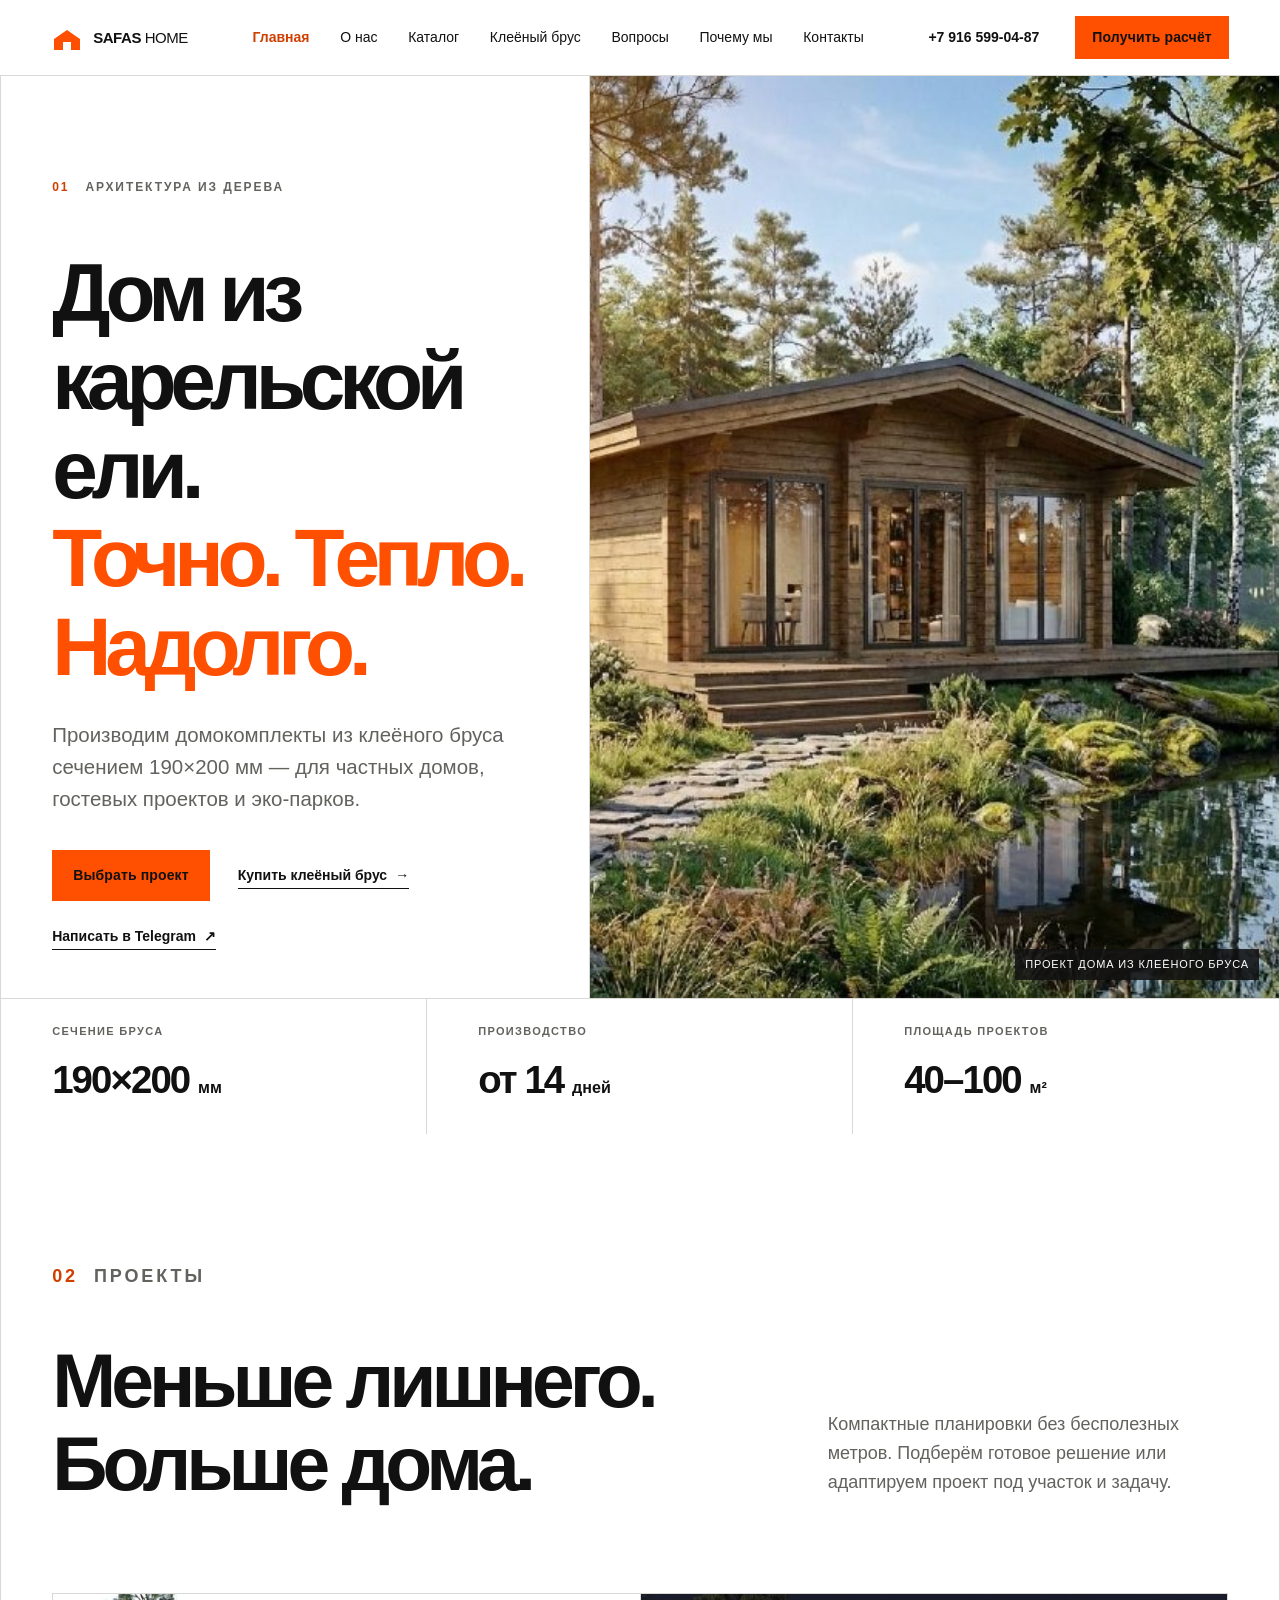
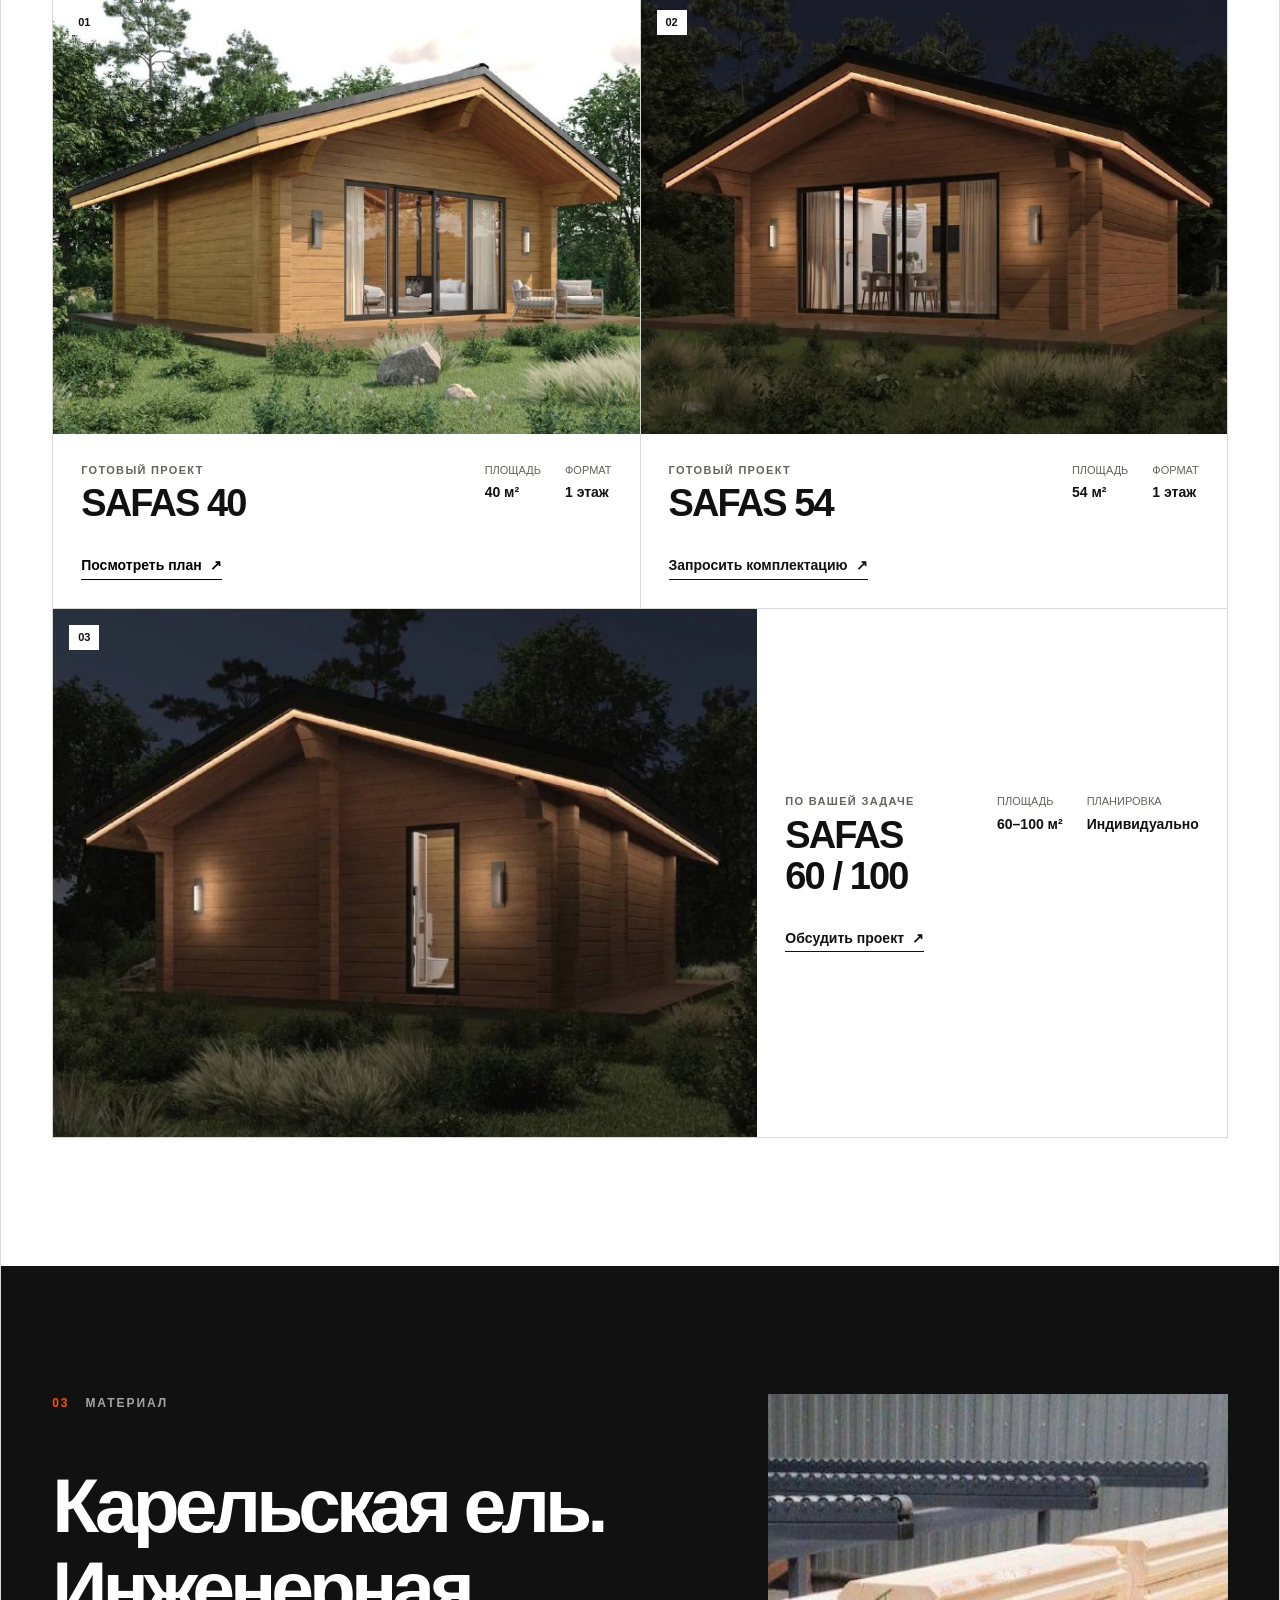
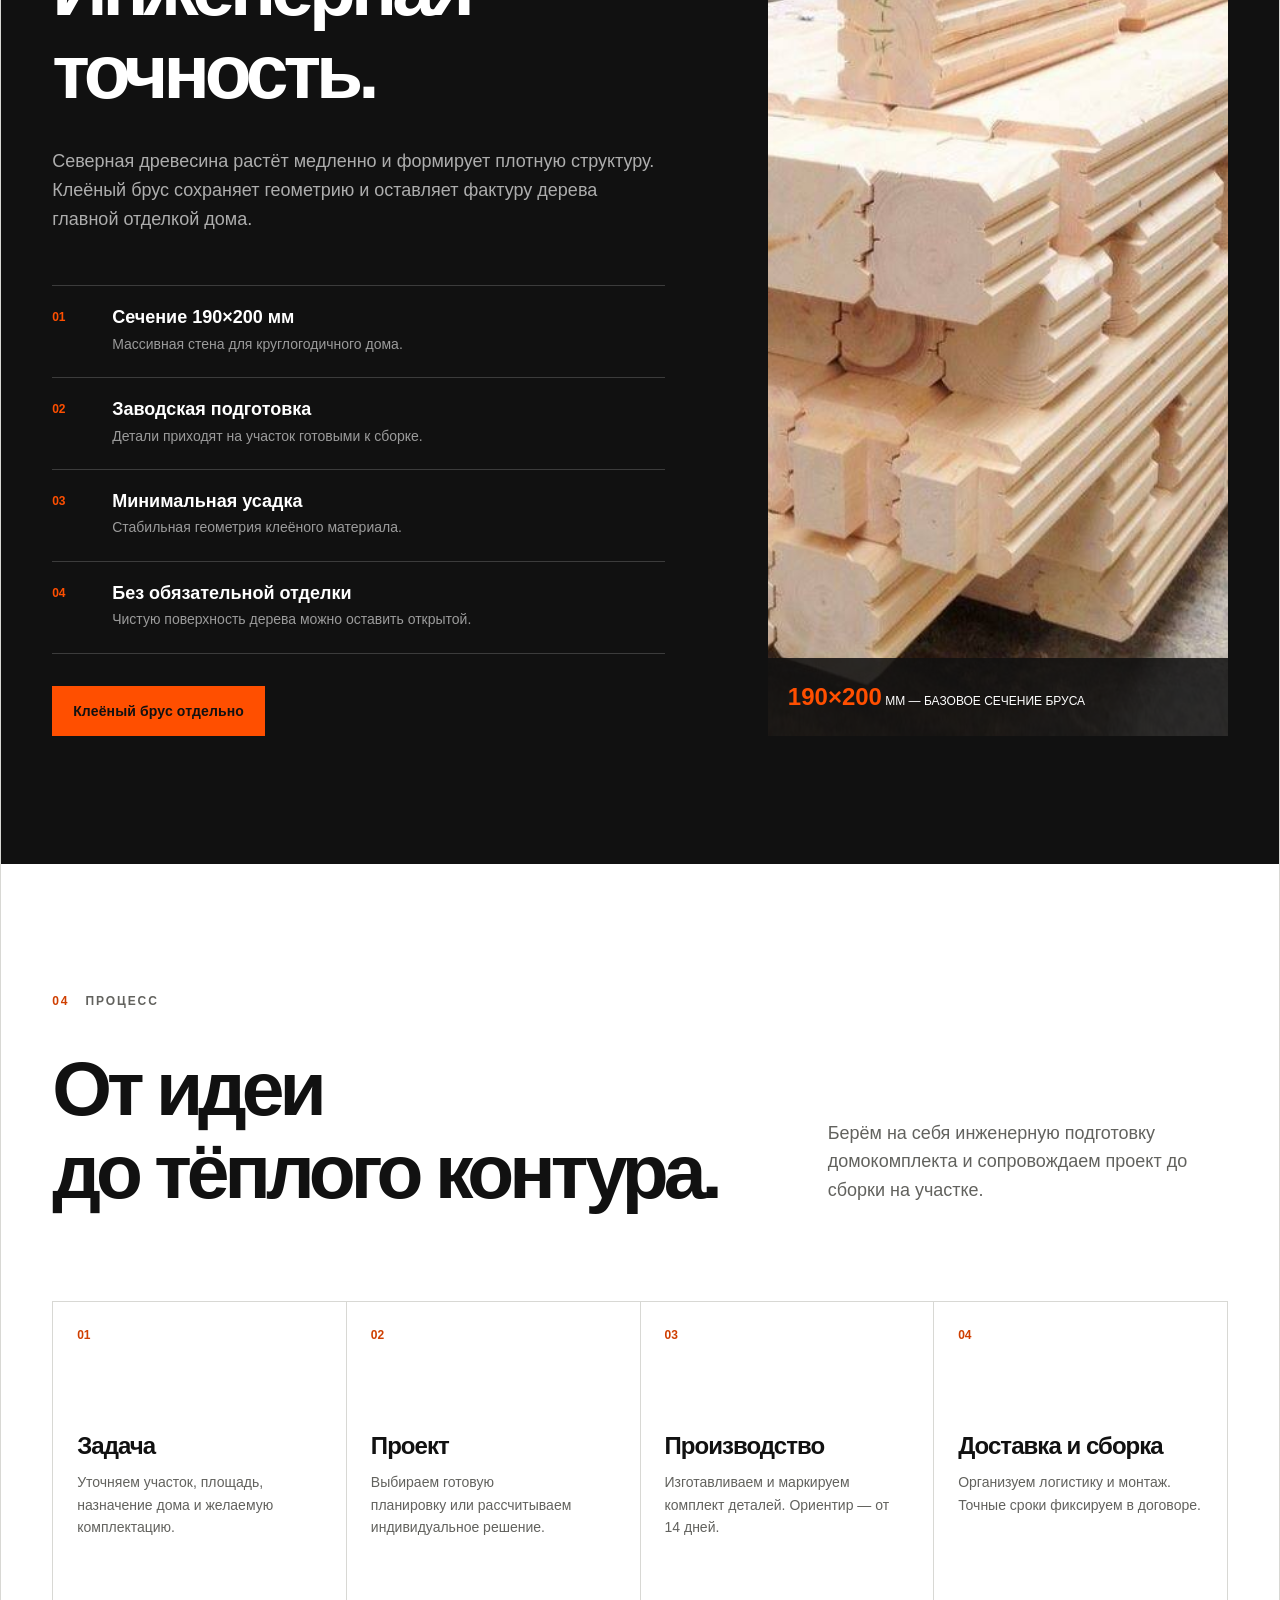
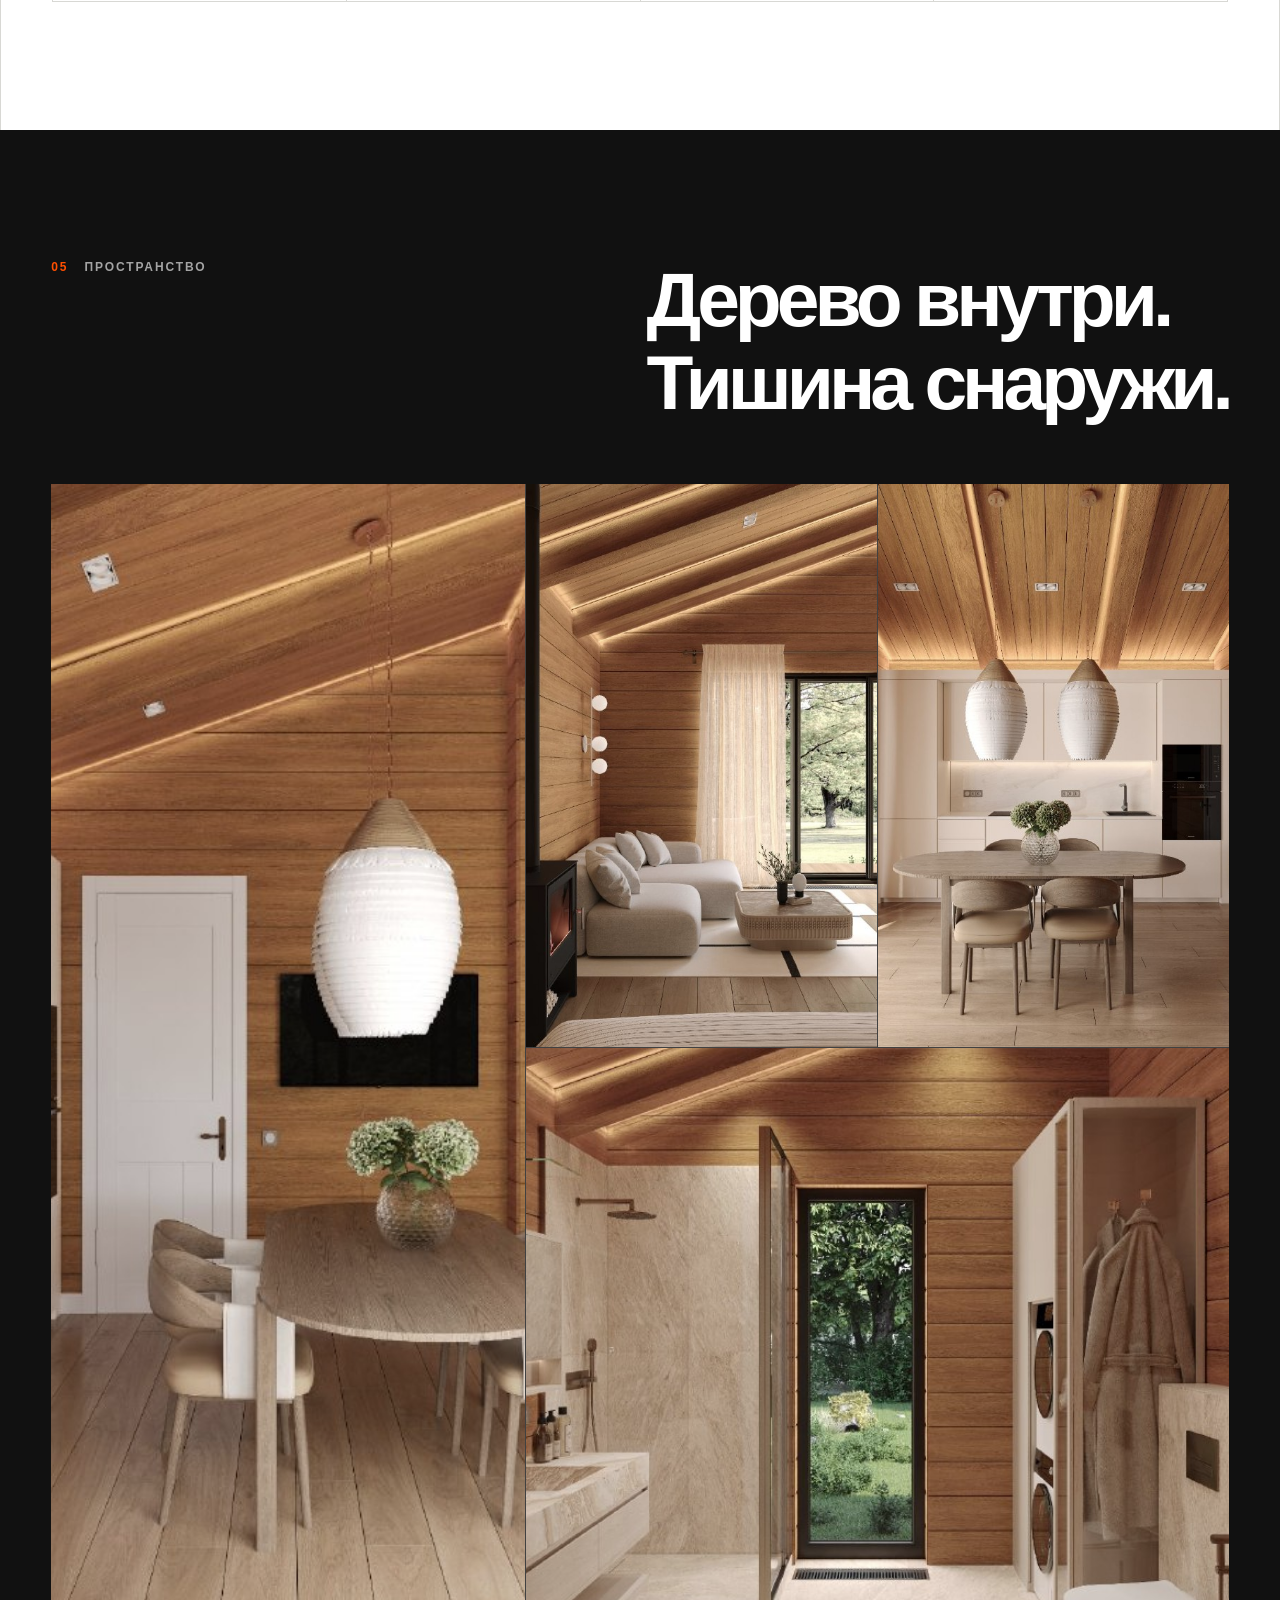
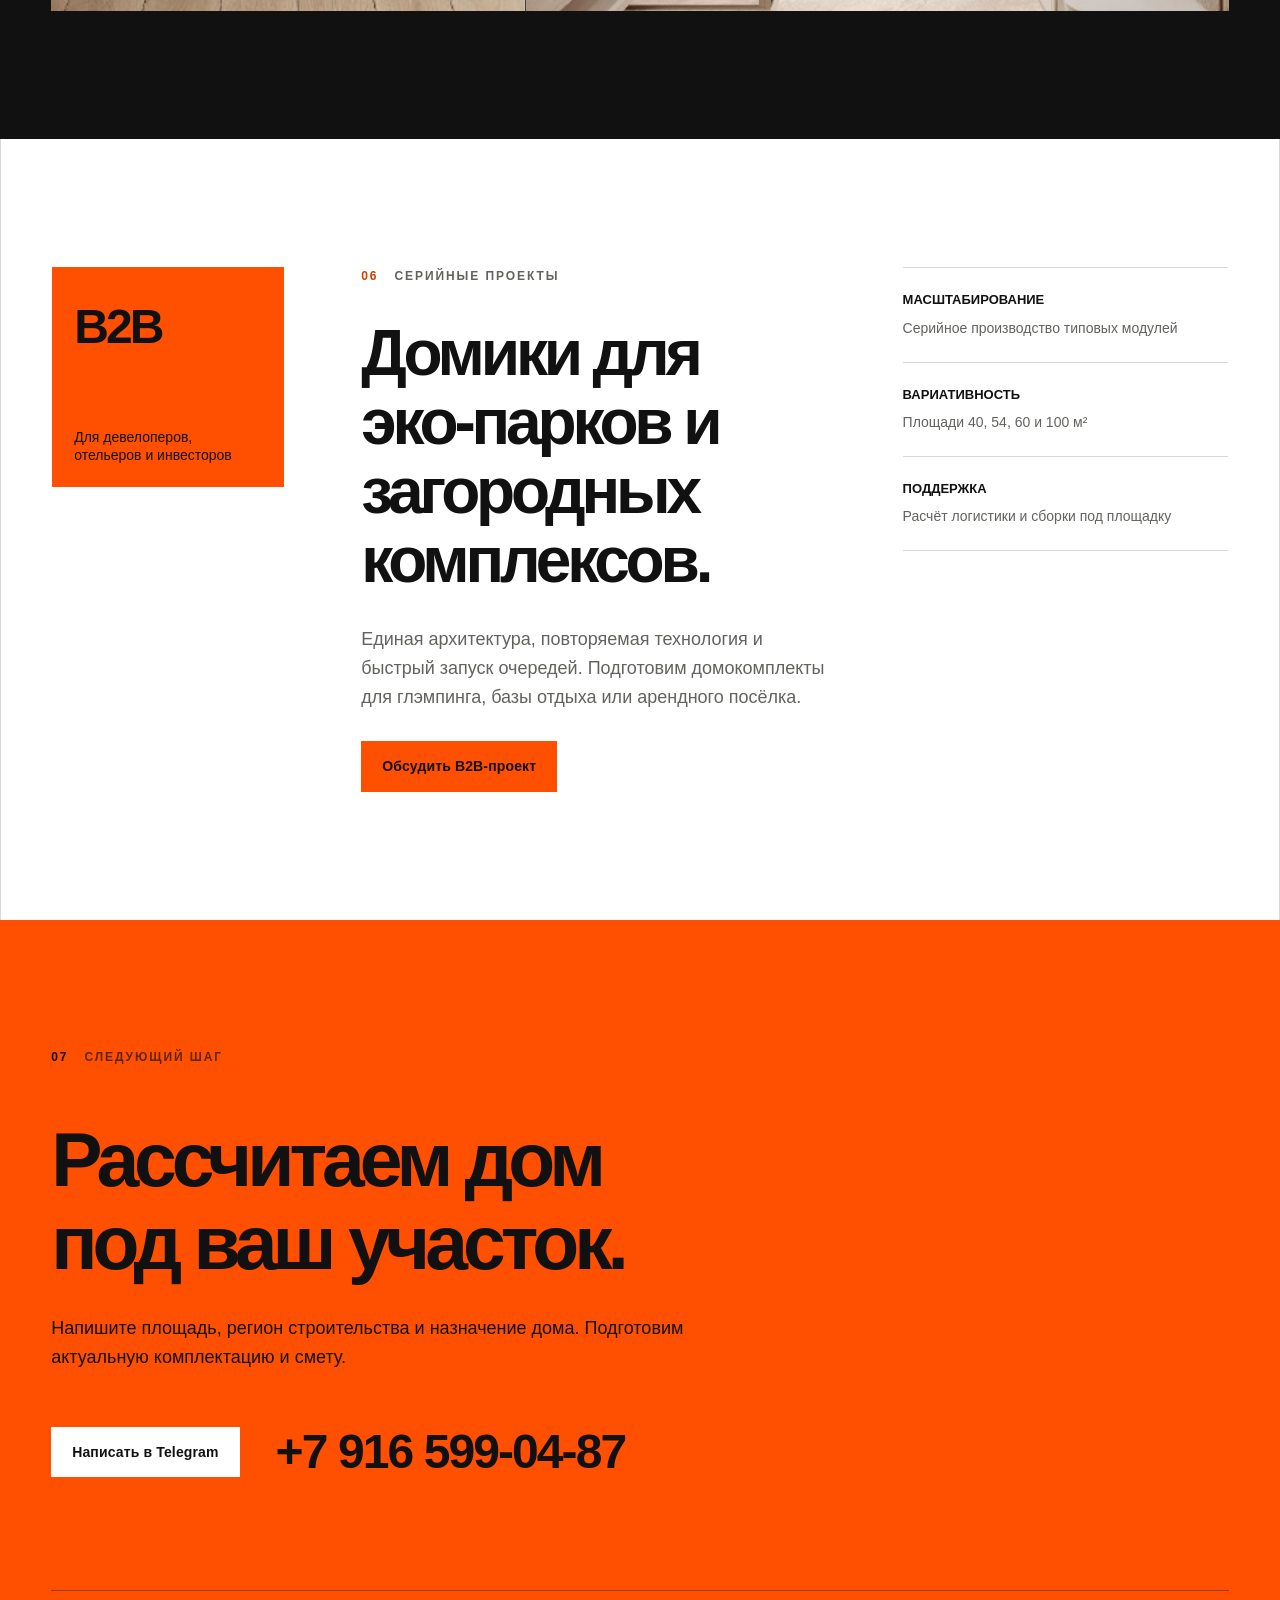
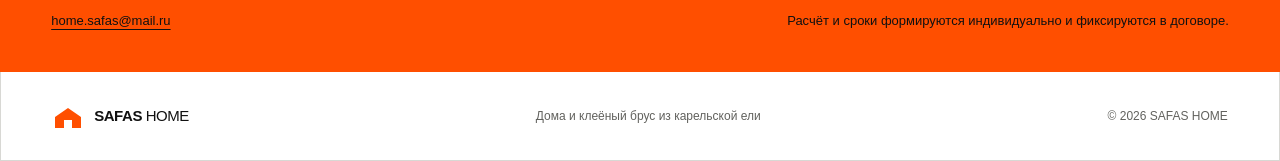
==== commit 3b8190d5: "Add standalone glued timber product page" ====
--- a/index.html
+++ b/index.html
@@ -4,7 +4,7 @@
   <meta charset="utf-8">
   <meta name="viewport" content="width=device-width, initial-scale=1">
   <meta name="theme-color" content="#ffffff">
-  <meta name="description" content="SAFAS HOME — домокомплекты из клеёного бруса карельской ели 190×200 мм. Проекты от 40 до 100 м², производство от 14 дней.">
+  <meta name="description" content="SAFAS HOME — домокомплекты и клеёный брус из карельской ели 190×200 мм. Проекты 40–100 м² и отдельная поставка материала.">
   <meta property="og:title" content="SAFAS HOME — дома из карельской ели">
   <meta property="og:description" content="Тёплые деревянные дома заводской точности. Домокомплекты от 40 м².">
   <meta property="og:image" content="assets/images/hero-house.jpg">
@@ -30,6 +30,7 @@
       <a href="index.html" aria-current="page">Главная</a>
       <a href="about.html">О нас</a>
       <a href="catalog.html">Каталог</a>
+      <a href="timber.html">Клеёный брус</a>
       <a href="faq.html">Вопросы</a>
       <a href="advantages.html">Почему мы</a>
       <a href="contacts.html">Контакты</a>
@@ -47,6 +48,7 @@
         <p class="hero-lead">Производим домокомплекты из клеёного бруса сечением 190×200&nbsp;мм — для частных домов, гостевых проектов и эко-парков.</p>
         <div class="hero-actions">
           <a class="button" href="catalog.html">Выбрать проект</a>
+          <a class="text-link" href="timber.html">Купить клеёный брус <span aria-hidden="true">→</span></a>
           <a class="text-link" href="https://t.me/Safas_home" target="_blank" rel="noopener noreferrer">Написать в Telegram <span aria-hidden="true">↗</span></a>
         </div>
       </div>
@@ -120,6 +122,7 @@
           <li><span>03</span><div><h3>Минимальная усадка</h3><p>Стабильная геометрия клеёного материала.</p></div></li>
           <li><span>04</span><div><h3>Без обязательной отделки</h3><p>Чистую поверхность дерева можно оставить открытой.</p></div></li>
         </ul>
+        <a class="button material-button" href="timber.html">Клеёный брус отдельно</a>
       </div>
       <figure class="material-media">
         <img src="assets/images/production-timber.jpg" width="672" height="738" alt="Подготовленный клеёный брус на производстве SAFAS HOME" loading="lazy">
@@ -185,7 +188,7 @@
 
   <footer class="site-footer">
     <a class="brand" href="#top"><svg aria-hidden="true" viewBox="0 0 32 32" width="32" height="32"><path d="M3 17 16 8l13 9v11h-9v-8h-8v8H3V17Z"/></svg><span><b>SAFAS</b> HOME</span></a>
-    <p>Домокомплекты из клеёного бруса карельской ели</p>
+    <p>Дома и клеёный брус из карельской ели</p>
     <p>© <span data-year></span> SAFAS HOME</p>
   </footer>
 
--- a/styles.css
+++ b/styles.css
@@ -36,29 +36,30 @@
 .brand b { font-weight: 800; }
 .site-nav { display: flex; align-items: center; justify-content: center; gap: clamp(18px, 2.4vw, 36px); font-size: 14px; }
 .site-nav a, .header-phone { position: relative; }
-.site-nav a[aria-current="page"] { color: var(--orange); font-weight: 700; }
+.site-nav a[aria-current="page"] { color: var(--orange-dark); font-weight: 700; }
 .site-nav a::after, .header-phone::after { content: ""; position: absolute; right: 0; bottom: -5px; left: 0; height: 1px; background: currentColor; transform: scaleX(0); transform-origin: right; transition: transform var(--base) var(--ease); }
 .site-nav a:hover::after, .site-nav a:focus-visible::after, .header-phone:hover::after, .header-phone:focus-visible::after { transform: scaleX(1); transform-origin: left; }
 .header-phone { font-size: 14px; font-weight: 700; white-space: nowrap; }
 .menu-button { display: none; width: 44px; height: 44px; padding: 12px; border: 0; background: transparent; }
 .menu-button span { display: block; width: 20px; height: 1px; margin: 5px 0; background: currentColor; transition: transform var(--base) var(--ease); }
 
-.button { display: inline-flex; min-height: 50px; align-items: center; justify-content: center; padding: 13px 20px; border: 1px solid var(--orange); background: var(--orange); color: #fff; font-size: 14px; font-weight: 700; letter-spacing: .01em; transition: transform var(--fast) var(--ease), background-color var(--fast) ease, border-color var(--fast) ease; }
-.button:hover, .button:focus-visible { background: var(--orange-dark); border-color: var(--orange-dark); transform: translateY(-2px); }
+.button { display: inline-flex; min-height: 50px; align-items: center; justify-content: center; padding: 13px 20px; border: 1px solid var(--orange); background: var(--orange); color: var(--ink); font-size: 14px; font-weight: 700; letter-spacing: .01em; transition: transform var(--fast) var(--ease), background-color var(--fast) ease, border-color var(--fast) ease, color var(--fast) ease; }
+.button:hover, .button:focus-visible { background: var(--orange-dark); border-color: var(--orange-dark); color: #fff; transform: translateY(-2px); }
 .button:active { transform: translateY(0); }
 .button--small { min-height: 42px; padding: 9px 16px; }
 .text-link { display: inline-flex; align-items: center; gap: 8px; padding: 2px 0; border: 0; border-bottom: 1px solid currentColor; background: transparent; font-size: 14px; font-weight: 700; cursor: pointer; transition: color var(--fast) ease; }
-.text-link:hover, .text-link:focus-visible { color: var(--orange); }
+.text-link:hover, .text-link:focus-visible { color: var(--orange-dark); }
 
 .hero { display: grid; grid-template-columns: minmax(0, .92fr) minmax(420px, 1.08fr); max-width: var(--max); min-height: calc(100svh - 76px); margin: 0 auto; border-right: 1px solid var(--line); border-left: 1px solid var(--line); }
 .hero-copy { display: flex; flex-direction: column; justify-content: center; padding: clamp(64px, 8vw, 128px) var(--pad) 48px; }
 .eyebrow { display: flex; align-items: center; gap: 16px; margin-bottom: clamp(28px, 4vw, 56px); color: var(--muted); font-size: 12px; font-weight: 700; letter-spacing: .16em; text-transform: uppercase; }
-.eyebrow span { color: var(--orange); font-variant-numeric: tabular-nums; }
+.eyebrow span { color: var(--orange-dark); font-variant-numeric: tabular-nums; }
 .eyebrow--light { color: rgba(255,255,255,.62); }
+.eyebrow--light span { color: var(--orange); }
 .hero h1 { max-width: 750px; margin-bottom: 28px; font-size: clamp(48px, 6.4vw, 96px); font-weight: 800; letter-spacing: -.075em; }
 .hero h1 em { color: var(--orange); font-style: normal; }
 .hero-lead { max-width: 620px; margin-bottom: 36px; color: var(--muted); font-size: clamp(17px, 1.6vw, 21px); line-height: 1.55; }
-.hero-actions { display: flex; align-items: center; gap: 28px; }
+.hero-actions { display: flex; flex-wrap: wrap; align-items: center; gap: 22px 28px; }
 .hero-media { position: relative; min-height: 520px; margin: 0; overflow: hidden; border-left: 1px solid var(--line); }
 .hero-media img { width: 100%; height: 100%; object-fit: cover; transition: transform 900ms var(--ease); }
 .hero-media:hover img { transform: scale(1.02); }
@@ -100,6 +101,7 @@
 .feature-list > li > span { color: var(--orange); font-size: 12px; font-weight: 700; }
 .feature-list h3 { margin-bottom: 5px; font-size: 18px; }
 .feature-list p { margin: 0; color: rgba(255,255,255,.58); font-size: 14px; }
+.material-button { margin-top: 32px; }
 .material-media { position: relative; align-self: stretch; min-height: 720px; margin: 0; overflow: hidden; }
 .material-media img { width: 100%; height: 100%; object-fit: cover; }
 .material-media figcaption { position: absolute; right: 0; bottom: 0; left: 0; padding: 20px; background: rgba(17,17,17,.86); font-size: 12px; text-transform: uppercase; }
@@ -109,7 +111,7 @@
 .section-heading--row .eyebrow { margin-bottom: 36px; }
 .process-list { display: grid; grid-template-columns: repeat(4, 1fr); margin: 0; padding: 0; border-top: 1px solid var(--line); border-left: 1px solid var(--line); list-style: none; }
 .process-list li { min-height: 300px; padding: 24px; border-right: 1px solid var(--line); border-bottom: 1px solid var(--line); }
-.process-list span { display: block; margin-bottom: 88px; color: var(--orange); font-size: 12px; font-weight: 700; font-variant-numeric: tabular-nums; }
+.process-list span { display: block; margin-bottom: 88px; color: var(--orange-dark); font-size: 12px; font-weight: 700; font-variant-numeric: tabular-nums; }
 .process-list h3 { margin-bottom: 12px; font-size: 24px; letter-spacing: -.04em; }
 .process-list p { margin: 0; color: var(--muted); font-size: 14px; }
 
@@ -124,7 +126,7 @@
 .gallery-item:hover img { transform: scale(1.025); filter: saturate(1); }
 
 .business { display: grid; grid-template-columns: .5fr 1fr .7fr; gap: clamp(36px, 6vw, 80px); align-items: start; }
-.business-tag { display: flex; flex-direction: column; justify-content: space-between; min-height: 220px; padding: 22px; background: var(--orange); color: #fff; }
+.business-tag { display: flex; flex-direction: column; justify-content: space-between; min-height: 220px; padding: 22px; background: var(--orange); color: var(--ink); }
 .business-tag span { font-size: 48px; font-weight: 800; letter-spacing: -.06em; }
 .business-tag p { margin: 0; font-size: 14px; line-height: 1.35; }
 .business-copy .eyebrow { margin-bottom: 32px; }
@@ -135,14 +137,15 @@
 .business-points dt { margin-bottom: 6px; font-size: 13px; font-weight: 700; text-transform: uppercase; }
 .business-points dd { margin: 0; color: var(--muted); font-size: 14px; }
 
-.contact { max-width: var(--max); margin: 0 auto; padding: clamp(84px, 10vw, 160px) var(--pad) 40px; background: var(--orange); color: #fff; }
+.contact { max-width: var(--max); margin: 0 auto; padding: clamp(84px, 10vw, 160px) var(--pad) 40px; background: var(--orange); color: var(--ink); }
 .contact .eyebrow span { color: var(--ink); }
+.contact .eyebrow { color: rgba(17,17,17,.68); }
 .contact > p:not(.eyebrow) { max-width: 660px; margin: 30px 0 42px; font-size: 18px; }
 .contact-actions { display: flex; align-items: center; gap: 36px; }
 .button--light { border-color: #fff; background: #fff; color: var(--ink); }
 .button--light:hover, .button--light:focus-visible { border-color: var(--ink); background: var(--ink); color: #fff; }
 .contact-phone { font-size: clamp(24px, 4vw, 48px); font-weight: 800; letter-spacing: -.04em; }
-.contact-meta { display: flex; justify-content: space-between; gap: 32px; margin-top: 100px; padding-top: 20px; border-top: 1px solid rgba(255,255,255,.48); font-size: 13px; }
+.contact-meta { display: flex; justify-content: space-between; gap: 32px; margin-top: 100px; padding-top: 20px; border-top: 1px solid rgba(17,17,17,.38); font-size: 13px; }
 .contact-meta p { margin: 0; }
 .contact-meta a { text-decoration: underline; text-underline-offset: 4px; }
 
@@ -179,7 +182,7 @@
 .story-copy .lead-copy { color: var(--ink) !important; font-size: 21px !important; }
 .value-grid { display: grid; grid-template-columns: repeat(4, 1fr); border-top: 1px solid var(--line); border-left: 1px solid var(--line); }
 .value-grid article { min-height: 280px; padding: 24px; border-right: 1px solid var(--line); border-bottom: 1px solid var(--line); }
-.value-grid span { display: block; margin-bottom: 88px; color: var(--orange); font-size: 12px; font-weight: 700; }
+.value-grid span { display: block; margin-bottom: 88px; color: var(--orange-dark); font-size: 12px; font-weight: 700; }
 .value-grid h3 { margin-bottom: 10px; font-size: 25px; }
 .value-grid p { margin: 0; color: var(--muted); font-size: 14px; }
 .image-statement { position: relative; max-width: var(--max); min-height: min(84vw, 920px); margin: 0 auto; overflow: hidden; background: var(--ink); }
@@ -188,7 +191,7 @@
 .next-page { display: flex; align-items: center; justify-content: space-between; gap: 24px; max-width: var(--max); margin: 0 auto; padding: 36px var(--pad); border: 1px solid var(--line); border-top: 0; }
 .next-page p { margin: 0; color: var(--muted); font-size: 12px; font-weight: 700; letter-spacing: .12em; text-transform: uppercase; }
 .next-page a { font-size: clamp(20px, 3vw, 36px); font-weight: 800; letter-spacing: -.04em; transition: color var(--fast) ease; }
-.next-page a:hover, .next-page a:focus-visible { color: var(--orange); }
+.next-page a:hover, .next-page a:focus-visible { color: var(--orange-dark); }
 
 .catalog-list { max-width: var(--max); margin: 0 auto; border-right: 1px solid var(--line); border-left: 1px solid var(--line); }
 .catalog-item { position: relative; display: grid; grid-template-columns: minmax(360px, 1fr) minmax(0, .85fr); min-height: 720px; border-bottom: 1px solid var(--line); }
@@ -205,31 +208,73 @@
 .catalog-item__copy dd { margin: 0; font-size: 14px; font-weight: 700; text-align: right; }
 .catalog-item--reverse figure { order: 2; }
 .catalog-item--reverse .catalog-item__number { right: 20px; left: auto; }
-.catalog-note { display: grid; grid-template-columns: minmax(0, 1fr) minmax(260px, .62fr); align-items: end; gap: 48px; max-width: var(--max); margin: 0 auto; padding: clamp(80px, 10vw, 150px) var(--pad); background: var(--orange); color: #fff; }
+.catalog-note { display: grid; grid-template-columns: minmax(0, 1fr) minmax(260px, .62fr); align-items: end; gap: 48px; max-width: var(--max); margin: 0 auto; padding: clamp(80px, 10vw, 150px) var(--pad); background: var(--orange); color: var(--ink); }
+.catalog-note .eyebrow { color: rgba(17,17,17,.68); }
+.catalog-note .eyebrow span { color: var(--ink); }
 .catalog-note h2, .question-cta h2 { margin: 0; font-size: clamp(42px, 6vw, 78px); letter-spacing: -.06em; }
 .catalog-note > p { margin: 0; font-size: 18px; }
 .catalog-note .button { grid-column: 2; justify-self: start; }
+
+/* Timber product */
+.timber-hero { display: grid; grid-template-columns: minmax(0, 1fr) minmax(420px, .78fr); max-width: var(--max); margin: 0 auto; border-right: 1px solid var(--line); border-left: 1px solid var(--line); }
+.timber-hero__copy { display: flex; min-height: 680px; flex-direction: column; justify-content: center; padding: clamp(84px, 10vw, 150px) var(--pad); }
+.timber-hero__copy h1 { max-width: 900px; margin-bottom: 32px; font-size: clamp(58px, 8vw, 112px); font-weight: 800; letter-spacing: -.08em; }
+.timber-hero__copy h1 em { color: var(--orange); font-style: normal; }
+.timber-hero__copy > p:not(.eyebrow) { max-width: 720px; margin-bottom: 36px; color: var(--muted); font-size: clamp(18px, 1.7vw, 22px); }
+.timber-hero__media { position: relative; min-height: 680px; margin: 0; overflow: hidden; border-left: 1px solid var(--line); background: var(--soft); }
+.timber-hero__media img { width: 100%; height: 100%; object-fit: cover; transition: transform 800ms var(--ease); }
+.timber-hero__media:hover img { transform: scale(1.025); }
+.timber-hero__media figcaption { position: absolute; right: 18px; bottom: 18px; padding: 7px 10px; background: rgba(17,17,17,.86); color: #fff; font-size: 11px; letter-spacing: .08em; text-transform: uppercase; }
+.timber-specs { grid-column: 1 / -1; display: grid; grid-template-columns: repeat(3, 1fr); margin: 0; border-top: 1px solid var(--line); border-bottom: 1px solid var(--line); }
+.timber-specs div { padding: 24px var(--pad); border-right: 1px solid var(--line); }
+.timber-specs div:last-child { border-right: 0; }
+.timber-specs dt { color: var(--muted); font-size: 11px; font-weight: 700; letter-spacing: .12em; text-transform: uppercase; }
+.timber-specs dd { margin: 5px 0 0; font-size: clamp(20px, 2.4vw, 34px); font-weight: 800; letter-spacing: -.045em; }
+.timber-offer { display: grid; grid-template-columns: minmax(0, 1fr) minmax(320px, .7fr); gap: clamp(48px, 8vw, 120px); max-width: var(--max); margin: 0 auto; padding: clamp(84px, 10vw, 150px) var(--pad); background: var(--ink); color: #fff; }
+.timber-offer h2, .timber-use h2, .timber-request h2 { margin: 0; font-size: clamp(44px, 6vw, 82px); letter-spacing: -.065em; }
+.timber-offer__copy { align-self: end; }
+.timber-offer__copy > p { color: rgba(255,255,255,.68); font-size: 17px; }
+.timber-offer__actions { display: flex; flex-direction: column; align-items: flex-start; gap: 20px; margin-top: 36px; }
+.timber-mail { text-decoration: underline; text-underline-offset: 5px; }
+.timber-details, .timber-order { max-width: var(--max); margin: 0 auto; padding: clamp(84px, 10vw, 150px) var(--pad); border-right: 1px solid var(--line); border-left: 1px solid var(--line); }
+.timber-detail-grid { display: grid; grid-template-columns: repeat(4, 1fr); border-top: 1px solid var(--line); border-left: 1px solid var(--line); }
+.timber-detail-grid article { min-height: 310px; padding: 24px; border-right: 1px solid var(--line); border-bottom: 1px solid var(--line); }
+.timber-detail-grid span { display: block; margin-bottom: 86px; color: var(--orange-dark); font-size: 12px; font-weight: 700; }
+.timber-detail-grid h3 { font-size: 24px; letter-spacing: -.035em; }
+.timber-detail-grid p { margin: 0; color: var(--muted); font-size: 14px; }
+.timber-use { display: grid; grid-template-columns: minmax(380px, .78fr) minmax(0, 1fr); max-width: var(--max); min-height: 820px; margin: 0 auto; background: var(--ink); color: #fff; }
+.timber-use figure { min-height: 820px; margin: 0; overflow: hidden; }
+.timber-use figure img { width: 100%; height: 100%; object-fit: cover; }
+.timber-use > div { align-self: center; padding: clamp(52px, 8vw, 112px); }
+.timber-use .feature-list { margin-top: 46px; }
+.timber-request { display: grid; grid-template-columns: minmax(0, 1fr) minmax(320px, .72fr); gap: clamp(48px, 8vw, 120px); max-width: var(--max); margin: 0 auto; padding: clamp(84px, 10vw, 150px) var(--pad); background: var(--orange); color: var(--ink); }
+.timber-request .eyebrow { color: rgba(17,17,17,.68); }
+.timber-request .eyebrow span { color: var(--ink); }
+.timber-request > div:last-child { align-self: end; }
+.timber-request > div:last-child > p { max-width: 640px; margin-bottom: 34px; font-size: 18px; }
 
 .faq-layout { display: grid; grid-template-columns: 260px minmax(0, 1fr); gap: clamp(48px, 8vw, 120px); max-width: var(--max); margin: 0 auto; padding: clamp(80px, 9vw, 140px) var(--pad); border-right: 1px solid var(--line); border-left: 1px solid var(--line); }
 .faq-aside { position: sticky; top: 112px; display: flex; align-self: start; flex-direction: column; }
 .faq-aside .kicker { margin-bottom: 16px; }
 .faq-aside a { padding: 12px 0; border-bottom: 1px solid var(--line); font-size: 14px; transition: color var(--fast) ease; }
-.faq-aside a:hover, .faq-aside a:focus-visible { color: var(--orange); }
+.faq-aside a:hover, .faq-aside a:focus-visible { color: var(--orange-dark); }
 .faq-group { margin-bottom: 84px; }
 .faq-group .eyebrow { margin-bottom: 26px; }
 .faq-group details { border-top: 1px solid var(--line); }
 .faq-group details:last-child { border-bottom: 1px solid var(--line); }
 .faq-group summary { display: flex; align-items: center; justify-content: space-between; gap: 24px; padding: 24px 0; font-size: clamp(18px, 2vw, 24px); font-weight: 700; cursor: pointer; list-style: none; }
 .faq-group summary::-webkit-details-marker { display: none; }
-.faq-group summary span { color: var(--orange); font-size: 26px; font-weight: 400; transition: transform var(--base) var(--ease); }
+.faq-group summary span { color: var(--orange-dark); font-size: 26px; font-weight: 400; transition: transform var(--base) var(--ease); }
 .faq-group details[open] summary span { transform: rotate(45deg); }
 .faq-group details p { max-width: 800px; padding: 0 52px 24px 0; color: var(--muted); }
-.question-cta { display: flex; align-items: end; justify-content: space-between; gap: 48px; max-width: var(--max); margin: 0 auto; padding: clamp(72px, 9vw, 128px) var(--pad); background: var(--orange); color: #fff; }
+.question-cta { display: flex; align-items: end; justify-content: space-between; gap: 48px; max-width: var(--max); margin: 0 auto; padding: clamp(72px, 9vw, 128px) var(--pad); background: var(--orange); color: var(--ink); }
+.question-cta .eyebrow { color: rgba(17,17,17,.68); }
+.question-cta .eyebrow span { color: var(--ink); }
 .question-cta .eyebrow { margin-bottom: 30px; }
 
 .advantage-stack { max-width: var(--max); margin: 0 auto; border-right: 1px solid var(--line); border-left: 1px solid var(--line); }
 .advantage-stack article { display: grid; grid-template-columns: 100px minmax(260px, .7fr) minmax(280px, 1fr); align-items: center; gap: 42px; min-height: 220px; padding: 30px var(--pad); border-bottom: 1px solid var(--line); }
-.advantage-stack .advantage-index { color: var(--orange); font-size: 12px; font-weight: 700; }
+.advantage-stack .advantage-index { color: var(--orange-dark); font-size: 12px; font-weight: 700; }
 .advantage-stack h2 { margin: 7px 0 0; font-size: clamp(36px, 5vw, 64px); letter-spacing: -.06em; }
 .advantage-stack article > p { max-width: 640px; margin: 0; color: var(--muted); font-size: 17px; }
 .compare-section { max-width: var(--max); margin: 0 auto; padding: clamp(84px, 10vw, 160px) var(--pad); border-right: 1px solid var(--line); border-left: 1px solid var(--line); }
@@ -249,11 +294,13 @@
 .proof-image > div { position: absolute; right: var(--pad); bottom: 80px; left: var(--pad); max-width: 900px; color: #fff; }
 .proof-image h2 { margin-bottom: 34px; font-size: clamp(44px, 7vw, 88px); letter-spacing: -.07em; }
 
-.contact-page { display: grid; grid-template-columns: minmax(0, 1fr) minmax(420px, .8fr); gap: clamp(50px, 9vw, 140px); max-width: var(--max); min-height: 760px; margin: 0 auto; padding: clamp(100px, 12vw, 170px) var(--pad); background: var(--orange); color: #fff; }
+.contact-page { display: grid; grid-template-columns: minmax(0, 1fr) minmax(420px, .8fr); gap: clamp(50px, 9vw, 140px); max-width: var(--max); min-height: 760px; margin: 0 auto; padding: clamp(100px, 12vw, 170px) var(--pad); background: var(--orange); color: var(--ink); }
+.contact-page .eyebrow { color: rgba(17,17,17,.68); }
+.contact-page .eyebrow span { color: var(--ink); }
 .contact-page__title h1 { margin-bottom: 34px; font-size: clamp(58px, 8vw, 110px); letter-spacing: -.08em; }
 .contact-page__title > p:not(.eyebrow) { max-width: 600px; font-size: 20px; }
-.contact-options { align-self: end; border-top: 1px solid rgba(255,255,255,.5); }
-.contact-options a { display: grid; padding: 24px 0; border-bottom: 1px solid rgba(255,255,255,.5); transition: transform var(--fast) var(--ease); }
+.contact-options { align-self: end; border-top: 1px solid rgba(17,17,17,.38); }
+.contact-options a { display: grid; padding: 24px 0; border-bottom: 1px solid rgba(17,17,17,.38); transition: transform var(--fast) var(--ease); }
 .contact-options a:hover, .contact-options a:focus-visible { transform: translateX(6px); }
 .contact-options span { font-size: 11px; letter-spacing: .12em; text-transform: uppercase; }
 .contact-options strong { margin: 5px 0; font-size: clamp(22px, 3vw, 36px); letter-spacing: -.04em; overflow-wrap: anywhere; }
@@ -261,7 +308,7 @@
 .brief-section { display: grid; grid-template-columns: minmax(300px, .75fr) minmax(0, 1fr); gap: clamp(48px, 8vw, 120px); max-width: var(--max); margin: 0 auto; padding: clamp(84px, 10vw, 150px) var(--pad); border-right: 1px solid var(--line); border-left: 1px solid var(--line); }
 .brief-list { margin: 0; padding: 0; border-top: 1px solid var(--line); list-style: none; }
 .brief-list li { display: grid; grid-template-columns: 60px 1fr; gap: 18px; padding: 24px 0; border-bottom: 1px solid var(--line); }
-.brief-list li > span { color: var(--orange); font-size: 12px; font-weight: 700; }
+.brief-list li > span { color: var(--orange-dark); font-size: 12px; font-weight: 700; }
 .brief-list h3 { margin-bottom: 5px; font-size: 22px; }
 .brief-list p { margin: 0; color: var(--muted); }
 .contact-visual { display: grid; grid-template-columns: 1fr 1fr; max-width: var(--max); min-height: 760px; margin: 0 auto; background: var(--ink); color: #fff; }
@@ -271,7 +318,7 @@
 .contact-visual h2 { margin-bottom: 28px; font-size: clamp(44px, 6vw, 76px); letter-spacing: -.065em; }
 .contact-visual > div > p:not(.eyebrow) { margin-bottom: 32px; color: rgba(255,255,255,.64); font-size: 18px; }
 
-@media (max-width: 1100px) {
+@media (max-width: 1240px) {
   .site-header { grid-template-columns: auto 1fr auto; gap: 22px; }
   .site-nav { order: 4; grid-column: 1 / -1; display: none; }
   .site-nav.is-open { display: flex; padding: 0 0 20px; }
@@ -287,6 +334,8 @@
   .page-hero { grid-template-columns: 1fr; min-height: auto; }
   .catalog-item { min-height: 620px; }
   .contact-page { grid-template-columns: 1fr; }
+  .timber-hero { grid-template-columns: 1fr; }
+  .timber-hero__media { min-height: 70vw; border-top: 1px solid var(--line); border-left: 0; }
 }
 
 @media (max-width: 760px) {
@@ -345,6 +394,19 @@
   .catalog-item--reverse .catalog-item__number { right: auto; left: 20px; }
   .catalog-note { grid-template-columns: 1fr; }
   .catalog-note .button { grid-column: auto; }
+  .timber-hero__copy { min-height: auto; padding-top: 84px; }
+  .timber-hero__copy h1 { font-size: clamp(48px, 14vw, 68px); }
+  .timber-hero__media { min-height: 105vw; }
+  .timber-specs { grid-template-columns: 1fr; }
+  .timber-specs div { border-right: 0; border-bottom: 1px solid var(--line); }
+  .timber-specs div:last-child { border-bottom: 0; }
+  .timber-offer, .timber-request { grid-template-columns: 1fr; }
+  .timber-detail-grid { grid-template-columns: 1fr; }
+  .timber-detail-grid article { min-height: auto; }
+  .timber-detail-grid span { margin-bottom: 52px; }
+  .timber-use { grid-template-columns: 1fr; }
+  .timber-use figure { min-height: 120vw; }
+  .timber-use > div { padding: 72px var(--pad); }
   .faq-layout { grid-template-columns: 1fr; }
   .faq-aside { position: static; }
   .question-cta { align-items: flex-start; flex-direction: column; }
